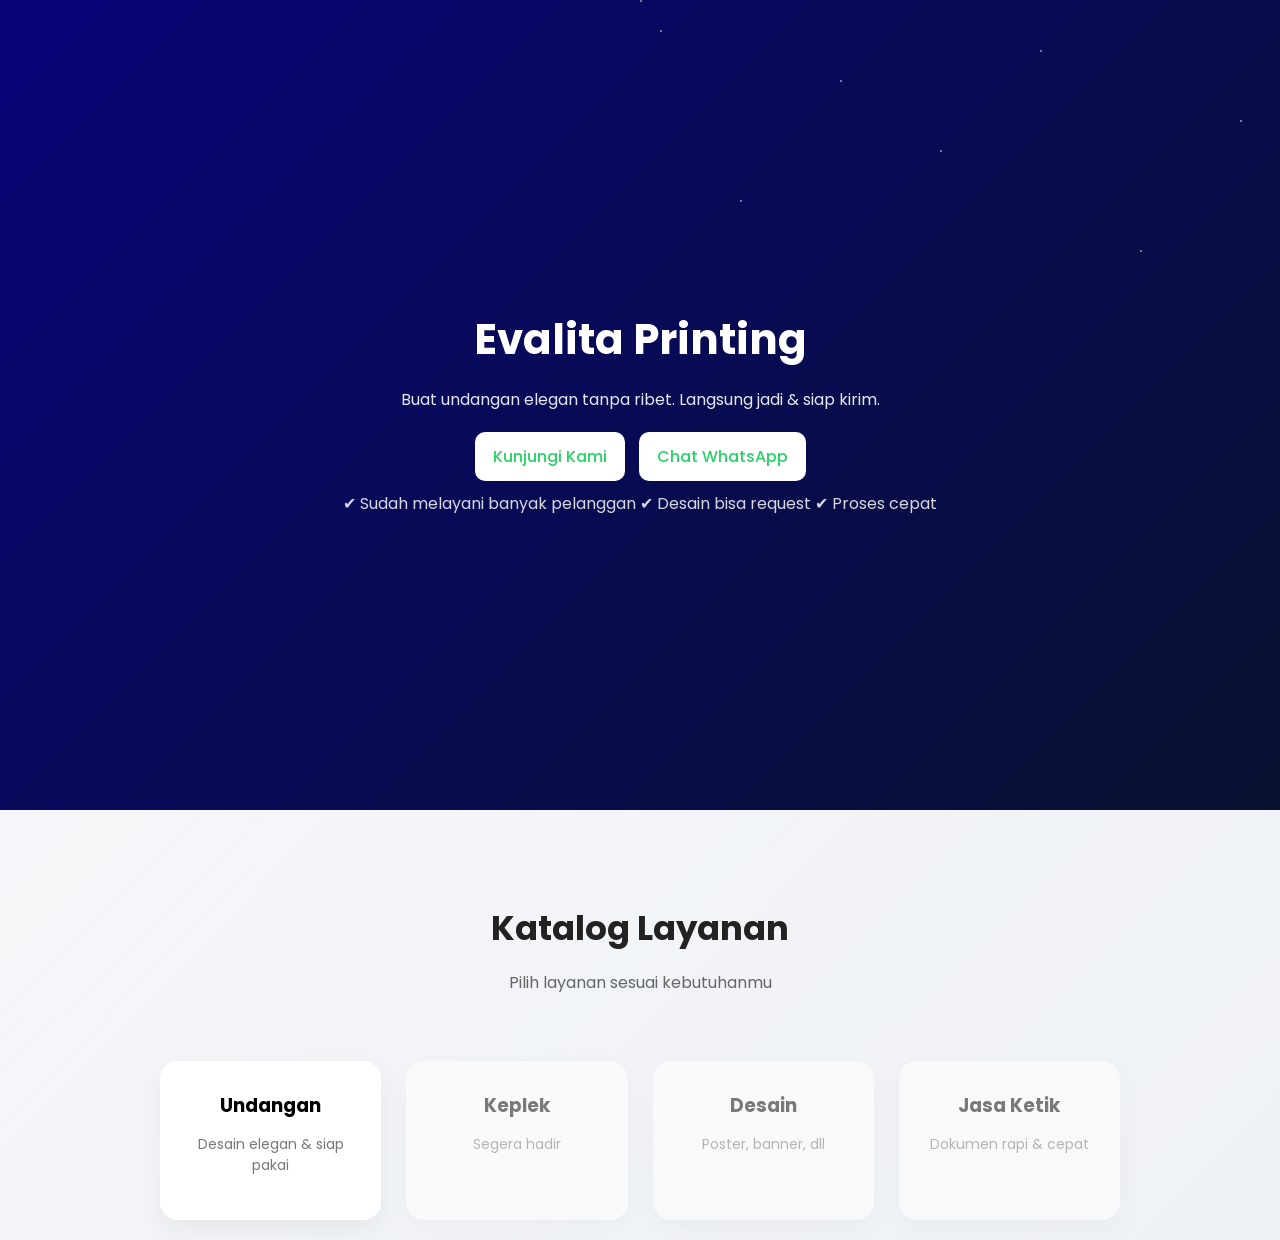
==== index.html @ 2ffaf445 "Add files via upload" ====
<!DOCTYPE html>
<html lang="id">
<head>
  <meta charset="UTF-8">
  <meta name="viewport" content="width=device-width, initial-scale=1.0">
  <title>Katalog Layanan</title>

  <link rel="stylesheet" href="style.css">

  <!-- FONT -->
  <link href="https://fonts.googleapis.com/css2?family=Poppins:wght@300;400;600&display=swap" rel="stylesheet">
</head>

<section class="hero">
  <div class="stars"></div>
  <div class="hero-content">
    <h1>Evalita Printing</h1>
    <p>Buat undangan elegan tanpa ribet. Langsung jadi & siap kirim.</p>

    <a href="#kategori" class="btn-hero">Kunjungi Kami</a>
    <a href="https://wa.me/6285769524983?text=Halo kak, saya mau tanya tentang layanan Evalita Printing"
    class="btn-wa"
    target="_blank">
    Chat WhatsApp </a>
    <p class="trust">
  ✔ Sudah melayani banyak pelanggan  
  ✔ Desain bisa request  
  ✔ Proses cepat
    </p>
  </div>
</section>

<body>

<header>
  <h1>Katalog Layanan</h1>
  <p>Pilih layanan sesuai kebutuhanmu</p>
</header>

<div class="container" id="kategori">

  <!-- KATEGORI -->
  <div class="kategori-grid">

    <a href="katalog_und/index.html" class="kategori-card">
      <h3>Undangan</h3>
      <p>Desain elegan & siap pakai</p>
    </a>

    <div class="kategori-card disabled">
      <h3>Keplek</h3>
      <p>Segera hadir</p>
    </div>

    <div class="kategori-card disabled">
      <h3>Desain</h3>
      <p>Poster, banner, dll</p>
    </div>

    <div class="kategori-card disabled">
      <h3>Jasa Ketik</h3>
      <p>Dokumen rapi & cepat</p>
    </div>

  </div>

</div>

</body>
</html>
---- style.css ----
* {
  box-sizing: border-box;
}

.hero {
  min-height: 90vh;
  display: flex;
  justify-content: center;
  align-items: center;
  text-align: center;
  background: linear-gradient(135deg, #090479, #06112e);
  overflow: hidden;
  color: white;
  padding: 20px;
  position: relative;
  isolation: isolate;
}

.hero-content {
  position: relative;
  z-index: 2;
}

.hero-content h1 {
  font-size: 42px;
  margin-bottom: 10px;
}

.hero-content p {
  font-size: 16px;
  margin-bottom: 20px;
  opacity: 0.9;
}

.btn-wa {
  display: inline-block;
  margin-left: 10px;
  padding: 12px 18px;
  background: #ffffff;
  color: #25D366;
  border-radius: 10px;
  text-decoration: none;
  font-weight: 500;
  transition: 0.3s;
}

.btn-wa:hover {
  transform: translateY(-3px);
}

.hero h1 {
  font-size: 42px;
  margin-bottom: 10px;
}

.hero p {
  font-size: 16px;
  opacity: 0.9;
}

.stars {
  position: absolute;
  width: 100%;
  height: 100%;
  background: transparent;
  overflow: hidden;
  top: 0;
  left: 0;
  z-index: 0;
}

/* titik bintang */
.stars::before,
.stars::after {
  content: "";
  position: absolute;
  width: 2px;
  height: 2px;
  background: white;
  opacity: 0.3;
  box-shadow:
    20px 30px white,
    100px 200px white,
    200px 80px white,
    300px 150px white,
    400px 50px white,
    500px 250px white,
    600px 120px white,
    700px 180px white;
}

.stars::before {
  animation: moveStars 20s linear infinite;
}

.stars::after {
  animation: moveStars 40s linear infinite;
  opacity: 0.2;
}

@keyframes moveStars {
  from {
    transform: translateY(0);
  }
  to {
    transform: translateY(-1000px);
  }
}


.btn-hero {
  display: inline-block;
  padding: 12px 18px;
  background: white;
  color: #25D366;
  border-radius: 10px;
  text-decoration: none;
  font-weight: 500;
  transition: 0.3s;
}

.btn-hero:hover {
  transform: translateY(-3px);
}

.trust {
  text-align: center;
  font-size: 14px;
  color: #eee;
  margin-top: 10px;
}


body {
  margin: 0;
  font-family: 'Poppins', sans-serif;
  background: linear-gradient(135deg, #f8f9fb, #eef1f5);
  color: #222;
}

/* BACKGROUND GLOW */
body::before {
  content: "";
  position: fixed;
  width: 400px;
  height: 400px;
  background: radial-gradient(circle, rgba(37,211,102,0.15), transparent 70%);
  top: -100px;
  left: -100px;
  z-index: -1;
}

/* HEADER */
header {
  text-align: center;
  padding: 70px 20px 30px;
}

header h1 {
  font-size: 34px;
  margin-bottom: 10px;
}

header p {
  color: #666;
}

/* CONTAINER */
.container {
  max-width: 1000px;
  margin: auto;
  padding: 20px;
}

/* GRID */
.kategori-grid {
  display: grid;
  grid-template-columns: repeat(auto-fit, minmax(220px,1fr));
  gap: 25px;
}

/* CARD */
.kategori-card {
  background: white;
  padding: 30px;
  border-radius: 18px;
  text-align: center;
  text-decoration: none;
  color: black;
  box-shadow: 0 10px 30px rgba(0,0,0,0.06);
  transition: all 0.3s ease;
}

.kategori-card:hover {
  transform: translateY(-10px);
  box-shadow: 0 15px 40px rgba(0,0,0,0.1);
}

.kategori-card h3 {
  margin: 0 0 8px;
}

.kategori-card p {
  font-size: 14px;
  color: #777;
}

/* DISABLED */
.disabled {
  opacity: 0.5;
  pointer-events: none;
}
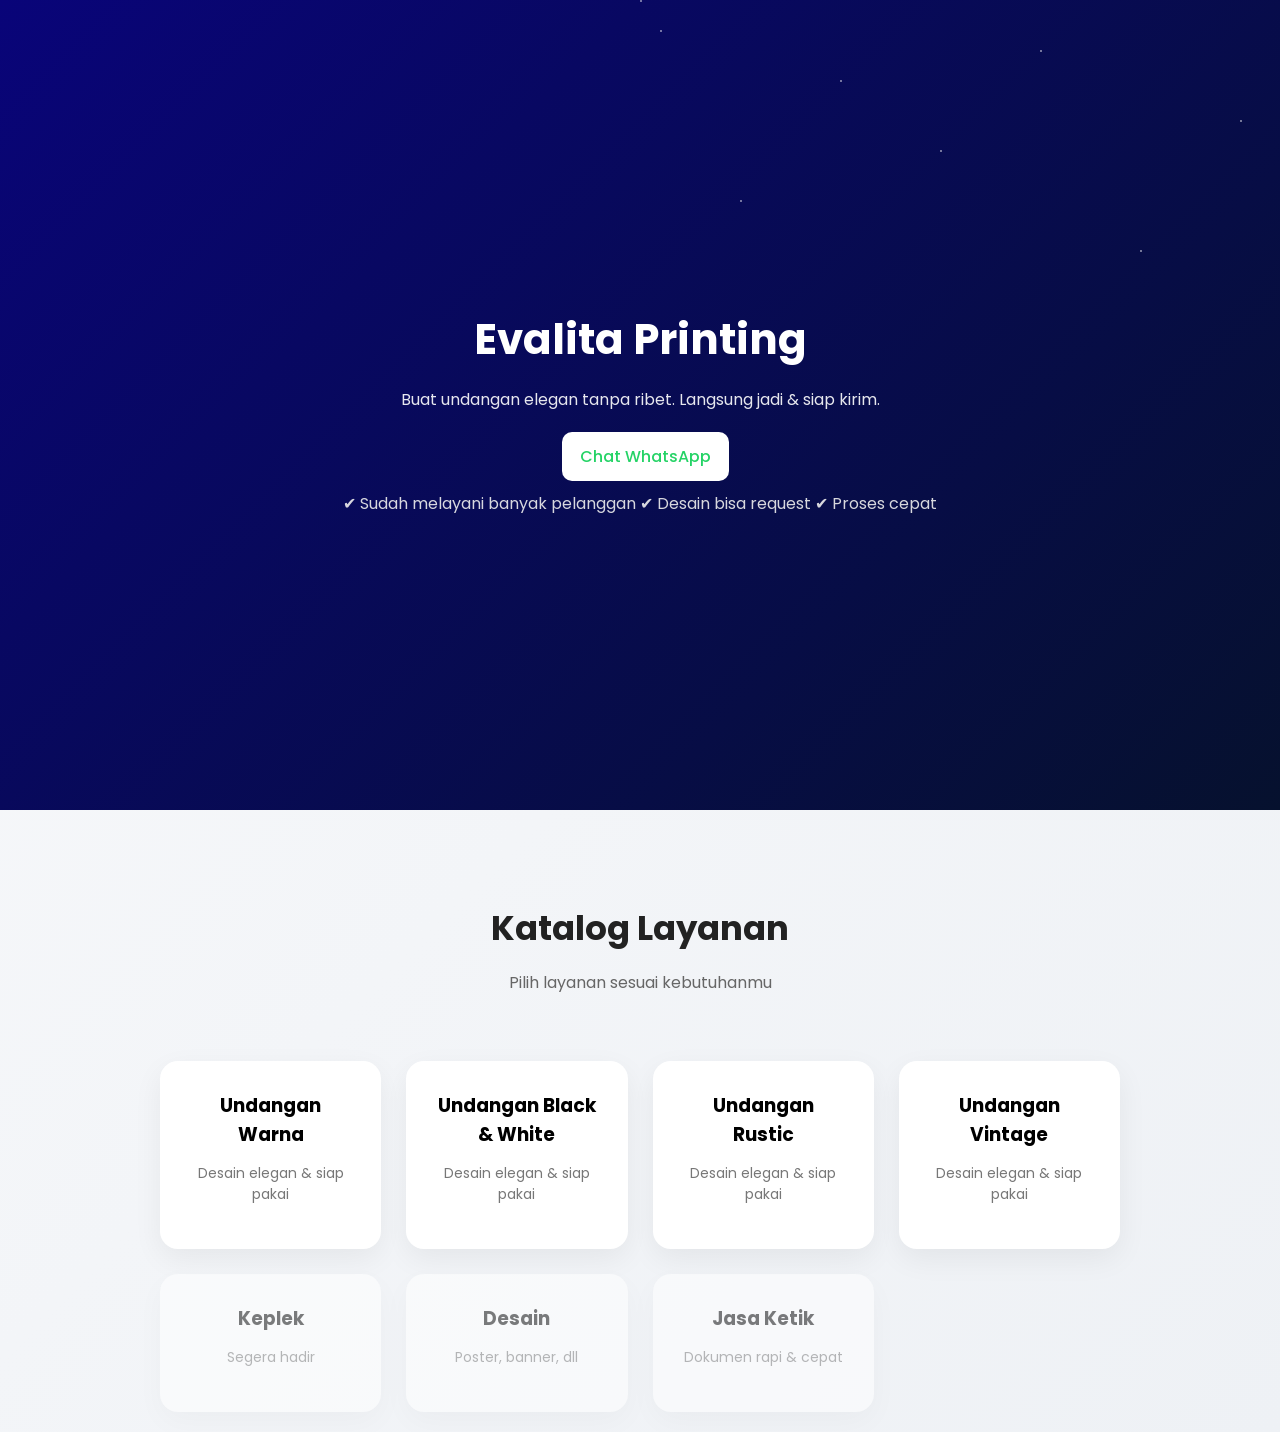
==== commit 4987a7cd: "Add files via upload" ====
--- a/index.html
+++ b/index.html
@@ -17,7 +17,7 @@
     <h1>Evalita Printing</h1>
     <p>Buat undangan elegan tanpa ribet. Langsung jadi & siap kirim.</p>
 
-    <a href="#kategori" class="btn-hero">Kunjungi Kami</a>
+    <!-- <a href="#kategori" class="btn-hero">Kunjungi Kami</a> -->
     <a href="https://wa.me/6285769524983?text=Halo kak, saya mau tanya tentang layanan Evalita Printing"
     class="btn-wa"
     target="_blank">
@@ -42,8 +42,23 @@
   <!-- KATEGORI -->
   <div class="kategori-grid">
 
-    <a href="katalog_und/index.html" class="kategori-card">
-      <h3>Undangan</h3>
+    <a href="katalog_und_warna/index.html" class="kategori-card">
+      <h3>Undangan Warna</h3>
+      <p>Desain elegan & siap pakai</p>
+    </a>
+
+    <a href="katalog_und_bw/index.html" class="kategori-card">
+      <h3>Undangan Black & White</h3>
+      <p>Desain elegan & siap pakai</p>
+    </a>
+
+    <a href="katalog_und_rustik/" class="kategori-card">
+      <h3>Undangan Rustic</h3>
+      <p>Desain elegan & siap pakai</p>
+    </a>
+
+    <a href="katalog_und_vintage/" class="kategori-card">
+      <h3>Undangan Vintage</h3>
       <p>Desain elegan & siap pakai</p>
     </a>
 
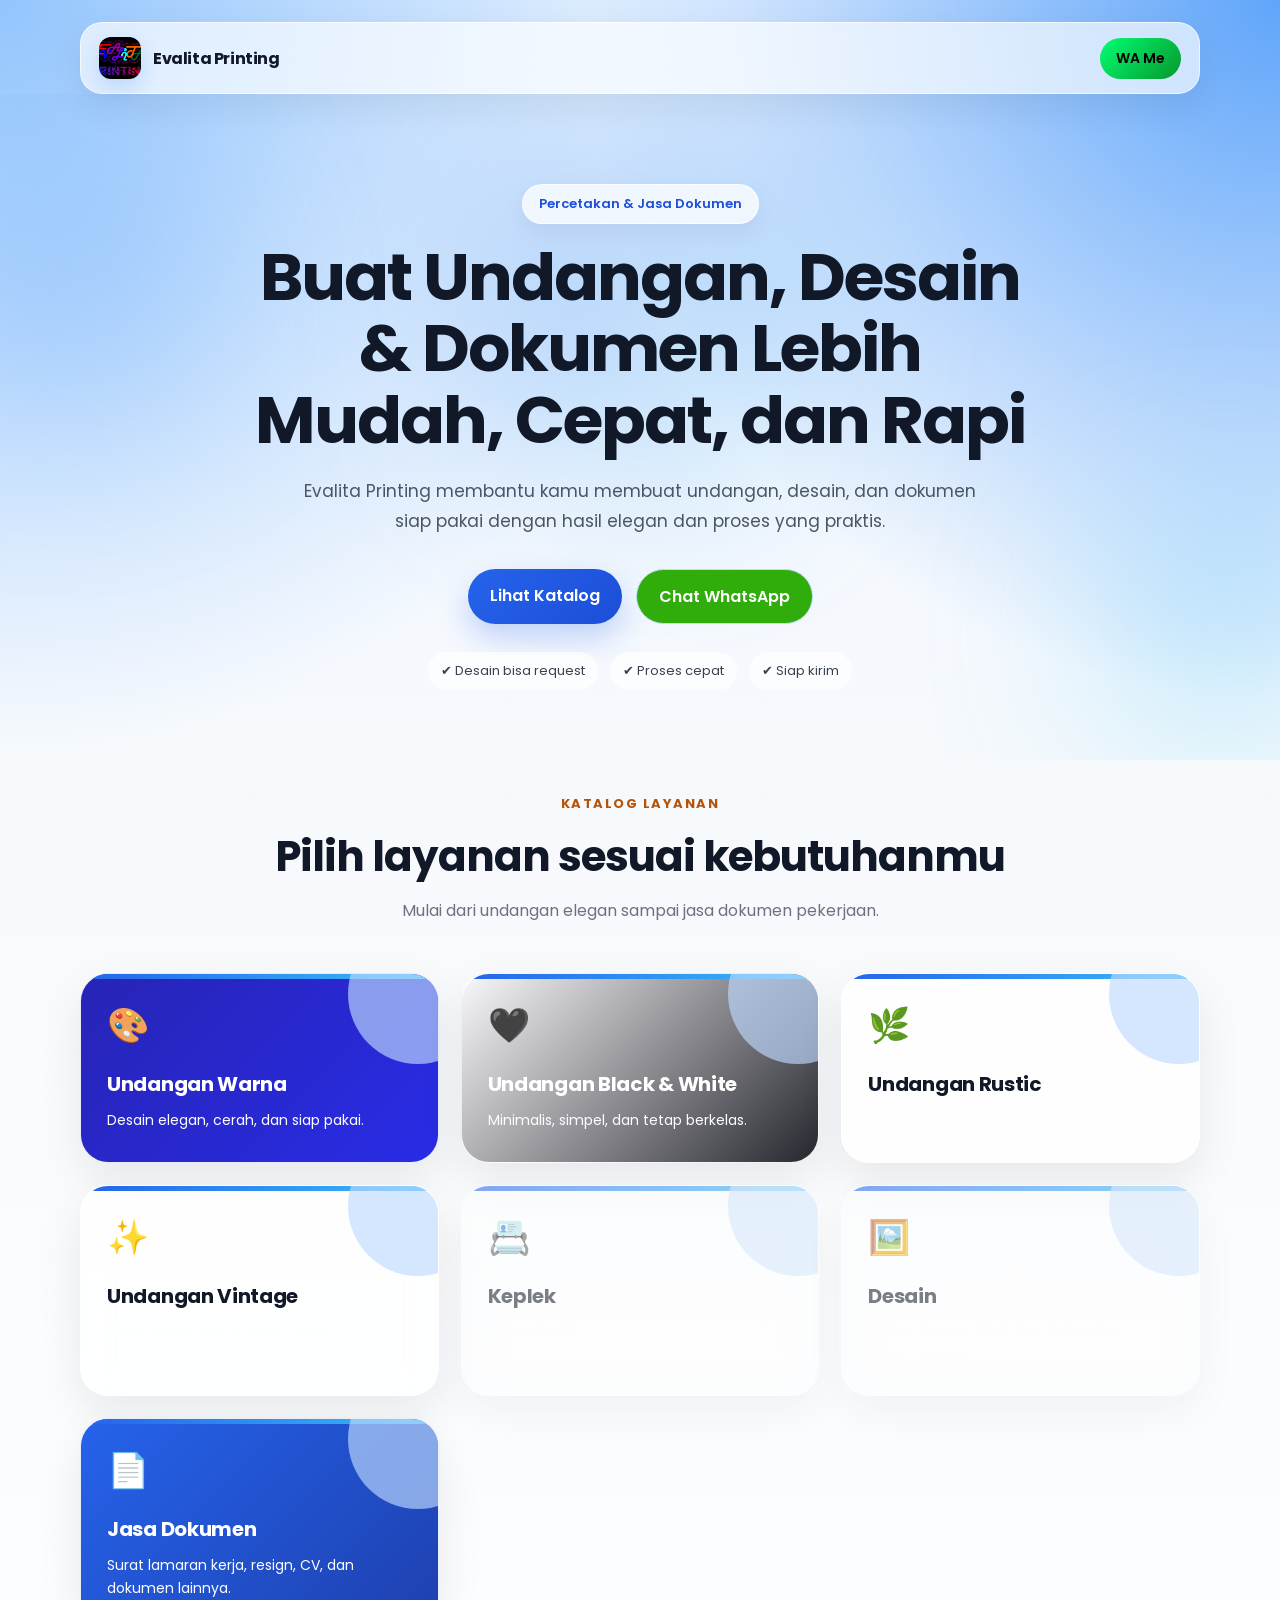
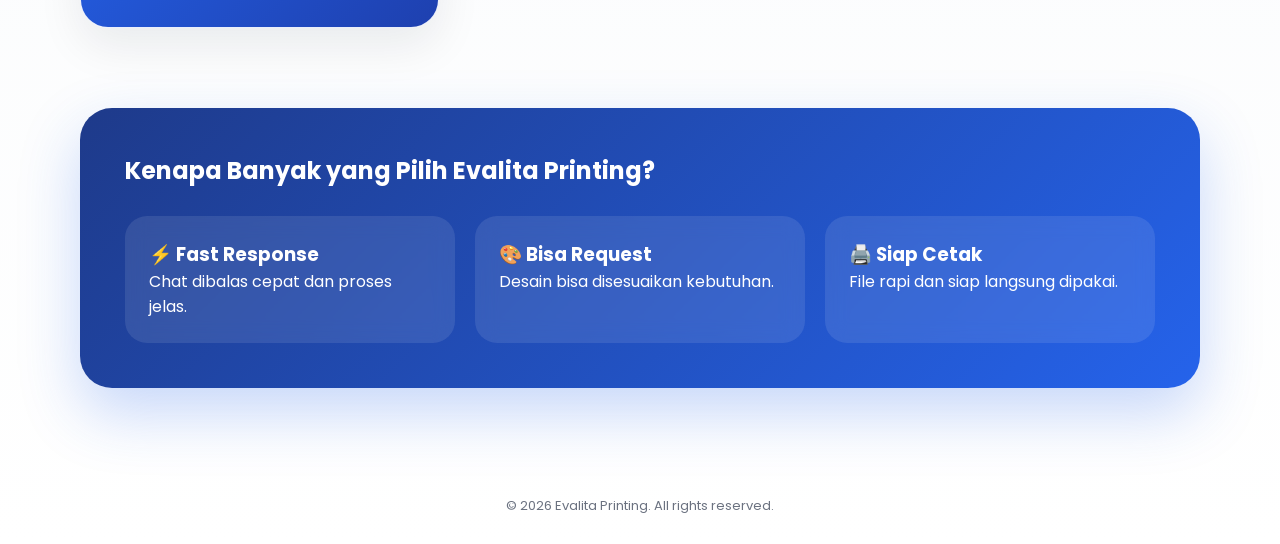
==== commit 177b34e0: "Update v.2" ====
--- a/index.html
+++ b/index.html
@@ -1,85 +1,137 @@
 <!DOCTYPE html>
 <html lang="id">
 <head>
-  <meta charset="UTF-8">
-  <meta name="viewport" content="width=device-width, initial-scale=1.0">
-  <title>Katalog Layanan</title>
+  <meta charset="UTF-8" />
+  <meta name="viewport" content="width=device-width, initial-scale=1.0" />
+  <title>Evalita Printing | Katalog Layanan</title>
 
-  <link rel="stylesheet" href="style.css">
-
-  <!-- FONT -->
-  <link href="https://fonts.googleapis.com/css2?family=Poppins:wght@300;400;600&display=swap" rel="stylesheet">
+  <link rel="stylesheet" href="style.css" />
+  <link rel="icon" type="image/png" href="evalita-logo.png">
+  <link href="https://fonts.googleapis.com/css2?family=Poppins:wght@300;400;500;600;700&display=swap" rel="stylesheet" />
 </head>
-
-<section class="hero">
-  <div class="stars"></div>
-  <div class="hero-content">
-    <h1>Evalita Printing</h1>
-    <p>Buat undangan elegan tanpa ribet. Langsung jadi & siap kirim.</p>
-
-    <!-- <a href="#kategori" class="btn-hero">Kunjungi Kami</a> -->
-    <a href="https://wa.me/6285769524983?text=Halo kak, saya mau tanya tentang layanan Evalita Printing"
-    class="btn-wa"
-    target="_blank">
-    Chat WhatsApp </a>
-    <p class="trust">
-  ✔ Sudah melayani banyak pelanggan  
-  ✔ Desain bisa request  
-  ✔ Proses cepat
-    </p>
-  </div>
-</section>
 
 <body>
 
-<header>
-  <h1>Katalog Layanan</h1>
-  <p>Pilih layanan sesuai kebutuhanmu</p>
-</header>
+  <nav class="navbar">
+    <div class="brand">
+      <img src="/assets/evalita-logo.png" alt="Evalita Printing Logo">
+      <span>Evalita Printing</span>
+    </div>
+    <a href="https://wa.me/6285769524983?text=Halo kak, saya mau tanya tentang layanan Evalita Printing" target="_blank" class="nav-btn">
+      WA Me
+    </a>
+  </nav>
 
-<div class="container" id="kategori">
+  <section class="hero">
+    <div class="hero-blur"></div>
 
-  <!-- KATEGORI -->
-  <div class="kategori-grid">
+    <div class="hero-content">
+      <span class="badge">Percetakan & Jasa Dokumen</span>
 
-    <a href="katalog_und_warna/index.html" class="kategori-card">
-      <h3>Undangan Warna</h3>
-      <p>Desain elegan & siap pakai</p>
-    </a>
+      <h1>Buat Undangan, Desain & Dokumen Lebih Mudah, Cepat, dan Rapi</h1>
 
-    <a href="katalog_und_bw/index.html" class="kategori-card">
-      <h3>Undangan Black & White</h3>
-      <p>Desain elegan & siap pakai</p>
-    </a>
+      <p>
+        Evalita Printing membantu kamu membuat undangan, desain, dan dokumen siap pakai
+        dengan hasil elegan dan proses yang praktis.
+      </p>
 
-    <a href="katalog_und_rustik/" class="kategori-card">
-      <h3>Undangan Rustic</h3>
-      <p>Desain elegan & siap pakai</p>
-    </a>
+      <div class="hero-actions">
+        <a href="#kategori" class="btn-primary">Lihat Katalog</a>
+        <a href="https://wa.me/6285769524983?text=Halo kak, saya mau tanya tentang layanan Evalita Printing" target="_blank" class="btn-secondary">
+          Chat WhatsApp
+        </a>
+      </div>
 
-    <a href="katalog_und_vintage/" class="kategori-card">
-      <h3>Undangan Vintage</h3>
-      <p>Desain elegan & siap pakai</p>
-    </a>
+      <div class="trust">
+        <span>✔ Desain bisa request</span>
+        <span>✔ Proses cepat</span>
+        <span>✔ Siap kirim</span>
+      </div>
+    </div>
+  </section>
 
-    <div class="kategori-card disabled">
-      <h3>Keplek</h3>
-      <p>Segera hadir</p>
+  <section class="section-header">
+    <span>Katalog Layanan</span>
+    <h2>Pilih layanan sesuai kebutuhanmu</h2>
+    <p>Mulai dari undangan elegan sampai jasa dokumen pekerjaan.</p>
+  </section>
+
+  <main class="container" id="kategori">
+    <div class="kategori-grid">
+
+      <a href="katalog_und_warna/index.html" class="kategori-card highlight01">
+        <div class="icon">🎨</div>
+        <h3>Undangan Warna</h3>
+        <p>Desain elegan, cerah, dan siap pakai.</p>
+      </a>
+
+      <a href="katalog_und_bw/index.html" class="kategori-card highlight02">
+        <div class="icon">🖤</div>
+        <h3>Undangan Black & White</h3>
+        <p class="bw-text">Minimalis, simpel, dan tetap berkelas.</p>
+      </a>
+
+      <a href="katalog_und_rustik/" class="kategori-card">
+        <div class="icon">🌿</div>
+        <h3>Undangan Rustic</h3>
+        <p>Nuansa natural, hangat, dan estetik.</p>
+      </a>
+
+      <a href="katalog_und_vintage/" class="kategori-card">
+        <div class="icon">✨</div>
+        <h3>Undangan Vintage</h3>
+        <p>Klasik, manis, dan terlihat elegan.</p>
+      </a>
+
+      <div class="kategori-card disabled">
+        <div class="icon">📇</div>
+        <h3>Keplek</h3>
+        <p>Segera hadir.</p>
+      </div>
+
+      <div class="kategori-card disabled">
+        <div class="icon">🖼️</div>
+        <h3>Desain</h3>
+        <p>Poster, banner, label, dan kebutuhan desain lainnya.</p>
+      </div>
+
+      <a href="katalog_dokumen/index.html" class="kategori-card highlight07">
+        <div class="icon">📄</div>
+        <h3>Jasa Dokumen</h3>
+        <p>Surat lamaran kerja, resign, CV, dan dokumen lainnya.</p>
+      </a>
+
     </div>
+  </main>
 
-    <div class="kategori-card disabled">
-      <h3>Desain</h3>
-      <p>Poster, banner, dll</p>
+  <section class="why">
+    <div class="why-box">
+      <h2>Kenapa Banyak yang Pilih Evalita Printing?</h2>
+
+      <div class="why-grid">
+
+        <div class="why-item">
+          <h3>⚡ Fast Response</h3>
+          <p>Chat dibalas cepat dan proses jelas.</p>
+        </div>
+
+        <div class="why-item">
+          <h3>🎨 Bisa Request</h3>
+          <p>Desain bisa disesuaikan kebutuhan.</p>
+        </div>
+
+        <div class="why-item">
+          <h3>🖨️ Siap Cetak</h3>
+          <p>File rapi dan siap langsung dipakai.</p>
+        </div>
+
+      </div>
     </div>
+  </section>
 
-    <div class="kategori-card disabled">
-      <h3>Jasa Ketik</h3>
-      <p>Dokumen rapi & cepat</p>
-    </div>
-
-  </div>
-
-</div>
+  <footer>
+    <p>© 2026 Evalita Printing. All rights reserved.</p>
+  </footer>
 
 </body>
 </html>
--- a/style.css
+++ b/style.css
@@ -1,212 +1,415 @@
 * {
+  margin: 0;
+  padding: 0;
   box-sizing: border-box;
 }
 
+html {
+  scroll-behavior: smooth;
+}
+
+body {
+  font-family: 'Poppins', sans-serif;
+  color: #1f2937;
+  background:
+    radial-gradient(circle at top left, #93c5fd 0, transparent 30%),
+    radial-gradient(circle at top right, #60a5fa 0, transparent 28%),
+    linear-gradient(180deg, #eff6ff 0%, #f8fafc 45%, #ffffff 100%);
+  min-height: 100vh;
+}
+
+.navbar {
+  width: min(1120px, 92%);
+  margin: 22px auto 0;
+  padding: 14px 18px;
+  display: flex;
+  justify-content: space-between;
+  align-items: center;
+  border: 1px solid rgba(255,255,255,.65);
+  background: rgba(255,255,255,.65);
+  backdrop-filter: blur(18px);
+  border-radius: 22px;
+  box-shadow: 0 12px 35px rgba(15,23,42,.08);
+  position: sticky;
+  top: 16px;
+  z-index: 10;
+  backdrop-filter: blur(22px);
+}
+
+.brand {
+  display: flex;
+  align-items: center;
+  gap: 12px;
+
+  font-weight: 700;
+  letter-spacing: -.4px;
+  color: #111827;
+}
+
+.brand img {
+  width: 42px;
+  height: 42px;
+  object-fit: cover;
+  border-radius: 12px;
+  box-shadow: 0 8px 20px rgba(37,99,235,.18);
+}
+
+.nav-btn {
+  text-decoration: none;
+  color: #050000;
+  background: linear-gradient(135deg, #02ff74, #07962b);
+  padding: 10px 16px;
+  border-radius: 999px;
+  font-size: 14px;
+  font-weight: 600;
+}
+
+.nav-btn:hover {
+  opacity: .92;
+  transform: scale(1.03);
+}
+
 .hero {
-  min-height: 90vh;
+  position: relative;
+  padding: 90px 20px 70px;
+  text-align: center;
+  overflow: hidden;
+}
+
+.hero::before,
+.hero::after {
+  content: "";
+  position: absolute;
+  border-radius: 50%;
+  filter: blur(90px);
+  opacity: .25;
+}
+
+.hero::before {
+  width: 300px;
+  height: 300px;
+  background: #60a5fa;
+  left: -80px;
+  top: 40px;
+}
+
+.hero::after {
+  width: 260px;
+  height: 260px;
+  background: #38bdf8;
+  right: -70px;
+  bottom: 0;
+}
+
+.hero-blur {
+  position: absolute;
+  width: 360px;
+  height: 360px;
+  background: linear-gradient(135deg, #2563eb, #38bdf8);
+  filter: blur(90px);
+  opacity: .25;
+  border-radius: 50%;
+  left: 50%;
+  top: 40px;
+  transform: translateX(-50%);
+}
+
+.hero-content {
+  position: relative;
+  max-width: 820px;
+  margin: auto;
+}
+
+.badge {
+  display: inline-block;
+  margin-bottom: 18px;
+  padding: 9px 16px;
+  background: rgba(255,255,255,.75);
+  border: 1px solid rgba(255,255,255,.8);
+  border-radius: 999px;
+  color: #1d4ed8;
+  font-size: 13px;
+  font-weight: 600;
+  box-shadow: 0 8px 25px rgba(15,23,42,.06);
+}
+
+.hero h1 {
+  font-size: clamp(36px, 6vw, 66px);
+  line-height: 1.08;
+  letter-spacing: -2px;
+  color: #111827;
+  margin-bottom: 20px;
+}
+
+.hero p {
+  max-width: 680px;
+  margin: auto;
+  font-size: 17px;
+  line-height: 1.8;
+  color: #4b5563;
+}
+
+.hero-actions {
+  margin-top: 32px;
+  display: flex;
+  gap: 14px;
+  justify-content: center;
+  flex-wrap: wrap;
+}
+
+.btn-primary,
+.btn-secondary {
+  text-decoration: none;
+  padding: 14px 22px;
+  border-radius: 999px;
+  font-weight: 600;
+  transition: .25s ease;
+}
+
+.btn-primary {
+  color: #fff;
+  background: linear-gradient(135deg, #2563eb, #1d4ed8);
+  box-shadow: 0 14px 30px rgba(37,99,235,.25);
+}
+
+.btn-secondary {
+  color: #fdfdfd;
+  background: #30ad0a;
+  border: 1px solid #bfdbfe;
+}
+
+.btn-primary:hover,
+.btn-secondary:hover,
+.kategori-card:hover {
+  transform: translateY(-4px);
+  box-shadow:
+    0 25px 55px rgba(37,99,235,.16),
+    0 10px 25px rgba(15,23,42,.08);
+}
+
+.trust {
+  margin-top: 28px;
   display: flex;
   justify-content: center;
-  align-items: center;
+  gap: 12px;
+  flex-wrap: wrap;
+}
+
+.trust span {
+  font-size: 13px;
+  color: #374151;
+  background: rgba(255,255,255,.72);
+  padding: 9px 13px;
+  border-radius: 999px;
+}
+
+.section-header {
   text-align: center;
-  background: linear-gradient(135deg, #090479, #06112e);
+  padding: 30px 20px 20px;
+}
+
+.section-header span {
+  color: #b45309;
+  font-size: 13px;
+  font-weight: 700;
+  text-transform: uppercase;
+  letter-spacing: 1.5px;
+}
+
+.section-header h2 {
+  margin-top: 10px;
+  font-size: clamp(28px, 4vw, 42px);
+  letter-spacing: -1px;
+  color: #111827;
+}
+
+.section-header p {
+  margin-top: 10px;
+  color: #6b7280;
+}
+
+.container {
+  width: min(1120px, 92%);
+  margin: 30px auto 80px;
+}
+
+.kategori-grid {
+  display: grid;
+  grid-template-columns: repeat(3, 1fr);
+  gap: 22px;
+}
+
+.kategori-card {
+  min-height: 190px;
+  padding: 26px;
+  border-radius: 28px;
+  text-decoration: none;
+  color: #111827;
+  background: rgba(255,255,255,.78);
+  border: 1px solid rgba(255,255,255,.9);
+  box-shadow: 0 18px 45px rgba(15,23,42,.08);
+  transition: .25s ease;
+  position: relative;
   overflow: hidden;
-  color: white;
-  padding: 20px;
-  position: relative;
-  isolation: isolate;
-}
-
-.hero-content {
-  position: relative;
-  z-index: 2;
-}
-
-.hero-content h1 {
-  font-size: 42px;
-  margin-bottom: 10px;
-}
-
-.hero-content p {
-  font-size: 16px;
-  margin-bottom: 20px;
-  opacity: 0.9;
-}
-
-.btn-wa {
-  display: inline-block;
-  margin-left: 10px;
-  padding: 12px 18px;
-  background: #ffffff;
-  color: #25D366;
-  border-radius: 10px;
-  text-decoration: none;
-  font-weight: 500;
-  transition: 0.3s;
-}
-
-.btn-wa:hover {
-  transform: translateY(-3px);
-}
-
-.hero h1 {
-  font-size: 42px;
-  margin-bottom: 10px;
-}
-
-.hero p {
-  font-size: 16px;
-  opacity: 0.9;
-}
-
-.stars {
-  position: absolute;
-  width: 100%;
-  height: 100%;
-  background: transparent;
-  overflow: hidden;
-  top: 0;
-  left: 0;
-  z-index: 0;
-}
-
-/* titik bintang */
-.stars::before,
-.stars::after {
+  backdrop-filter: blur(14px);
+}
+
+.kategori-card::before {
   content: "";
   position: absolute;
-  width: 2px;
-  height: 2px;
-  background: white;
-  opacity: 0.3;
-  box-shadow:
-    20px 30px white,
-    100px 200px white,
-    200px 80px white,
-    300px 150px white,
-    400px 50px white,
-    500px 250px white,
-    600px 120px white,
-    700px 180px white;
-}
-
-.stars::before {
-  animation: moveStars 20s linear infinite;
-}
-
-.stars::after {
-  animation: moveStars 40s linear infinite;
-  opacity: 0.2;
-}
-
-@keyframes moveStars {
+  left: 0;
+  top: 0;
+  width: 100%;
+  height: 5px;
+  background: linear-gradient(90deg,#2563eb,#38bdf8);
+}
+
+.kategori-card::after {
+  content: "";
+  position: absolute;
+  width: 140px;
+  height: 140px;
+  right: -50px;
+  top: -50px;
+  background: #bfdbfe;
+  border-radius: 50%;
+  opacity: .65;
+}
+
+.icon {
+  font-size: 34px;
+  margin-bottom: 18px;
+}
+
+.kategori-card h3 {
+  font-size: 20px;
+  margin-bottom: 10px;
+  letter-spacing: -.3px;
+}
+
+.kategori-card p {
+  color: #fdfeff;
+  line-height: 1.7;
+  font-size: 14px;
+}
+
+.bw-text {
+  color: #23f1e0;
+}
+
+.kategori-card.highlight01 {
+  background: linear-gradient(135deg, #2724b6, #292ce6);
+  color: #fff;
+}
+
+.kategori-card.highlight02 {
+  background: linear-gradient(135deg, #f9f9fc, #26262e);
+  color: #fff;
+}
+
+.kategori-card.highlight07 {
+  background: linear-gradient(135deg, #2563eb, #1e40af);
+  color: #fff;
+}
+
+.kategori-card.highlight::before {
+  background: linear-gradient(90deg,#f59e0b,#f97316);
+}
+
+.kategori-card.highlight p {
+  color: #20e46b;  
+}
+
+.disabled {
+  opacity: .55;
+  cursor: not-allowed;
+}
+
+footer {
+  text-align: center;
+  padding: 28px 20px;
+  color: #6b7280;
+  font-size: 13px;
+}
+
+@media (max-width: 900px) {
+  .kategori-grid {
+    grid-template-columns: repeat(2, 1fr);
+  }
+}
+
+@media (max-width: 620px) {
+  .navbar {
+    width: 92%;
+  }
+
+  .hero {
+    padding-top: 70px;
+  }
+
+  .hero h1 {
+    letter-spacing: -1px;
+  }
+
+  .kategori-grid {
+    grid-template-columns: 1fr;
+  }
+
+  .kategori-card {
+    min-height: auto;
+  }
+}
+
+.why {
+  width: min(1120px,92%);
+  margin: 0 auto 80px;
+}
+
+.why-box {
+  padding: 45px;
+  border-radius: 32px;
+  background:
+    linear-gradient(135deg,#1e3a8a,#2563eb);
+  color: white;
+  box-shadow: 0 25px 60px rgba(37,99,235,.25);
+}
+
+.why-grid {
+  display: grid;
+  grid-template-columns: repeat(3,1fr);
+  gap: 20px;
+  margin-top: 28px;
+}
+
+.why-item {
+  background: rgba(255,255,255,.1);
+  padding: 24px;
+  border-radius: 22px;
+  backdrop-filter: blur(10px);
+}
+
+@media (max-width: 768px) {
+  .why-grid {
+    grid-template-columns: 1fr;
+  }
+
+  .why-box {
+    padding: 30px 22px;
+  }
+}
+
+.kategori-card {
+  animation: fadeUp .6s ease;
+}
+
+@keyframes fadeUp {
   from {
+    opacity: 0;
+    transform: translateY(25px);
+  }
+
+  to {
+    opacity: 1;
     transform: translateY(0);
   }
-  to {
-    transform: translateY(-1000px);
-  }
-}
-
-
-.btn-hero {
-  display: inline-block;
-  padding: 12px 18px;
-  background: white;
-  color: #25D366;
-  border-radius: 10px;
-  text-decoration: none;
-  font-weight: 500;
-  transition: 0.3s;
-}
-
-.btn-hero:hover {
-  transform: translateY(-3px);
-}
-
-.trust {
-  text-align: center;
-  font-size: 14px;
-  color: #eee;
-  margin-top: 10px;
-}
-
-
-body {
-  margin: 0;
-  font-family: 'Poppins', sans-serif;
-  background: linear-gradient(135deg, #f8f9fb, #eef1f5);
-  color: #222;
-}
-
-/* BACKGROUND GLOW */
-body::before {
-  content: "";
-  position: fixed;
-  width: 400px;
-  height: 400px;
-  background: radial-gradient(circle, rgba(37,211,102,0.15), transparent 70%);
-  top: -100px;
-  left: -100px;
-  z-index: -1;
-}
-
-/* HEADER */
-header {
-  text-align: center;
-  padding: 70px 20px 30px;
-}
-
-header h1 {
-  font-size: 34px;
-  margin-bottom: 10px;
-}
-
-header p {
-  color: #666;
-}
-
-/* CONTAINER */
-.container {
-  max-width: 1000px;
-  margin: auto;
-  padding: 20px;
-}
-
-/* GRID */
-.kategori-grid {
-  display: grid;
-  grid-template-columns: repeat(auto-fit, minmax(220px,1fr));
-  gap: 25px;
-}
-
-/* CARD */
-.kategori-card {
-  background: white;
-  padding: 30px;
-  border-radius: 18px;
-  text-align: center;
-  text-decoration: none;
-  color: black;
-  box-shadow: 0 10px 30px rgba(0,0,0,0.06);
-  transition: all 0.3s ease;
-}
-
-.kategori-card:hover {
-  transform: translateY(-10px);
-  box-shadow: 0 15px 40px rgba(0,0,0,0.1);
-}
-
-.kategori-card h3 {
-  margin: 0 0 8px;
-}
-
-.kategori-card p {
-  font-size: 14px;
-  color: #777;
-}
-
-/* DISABLED */
-.disabled {
-  opacity: 0.5;
-  pointer-events: none;
 }
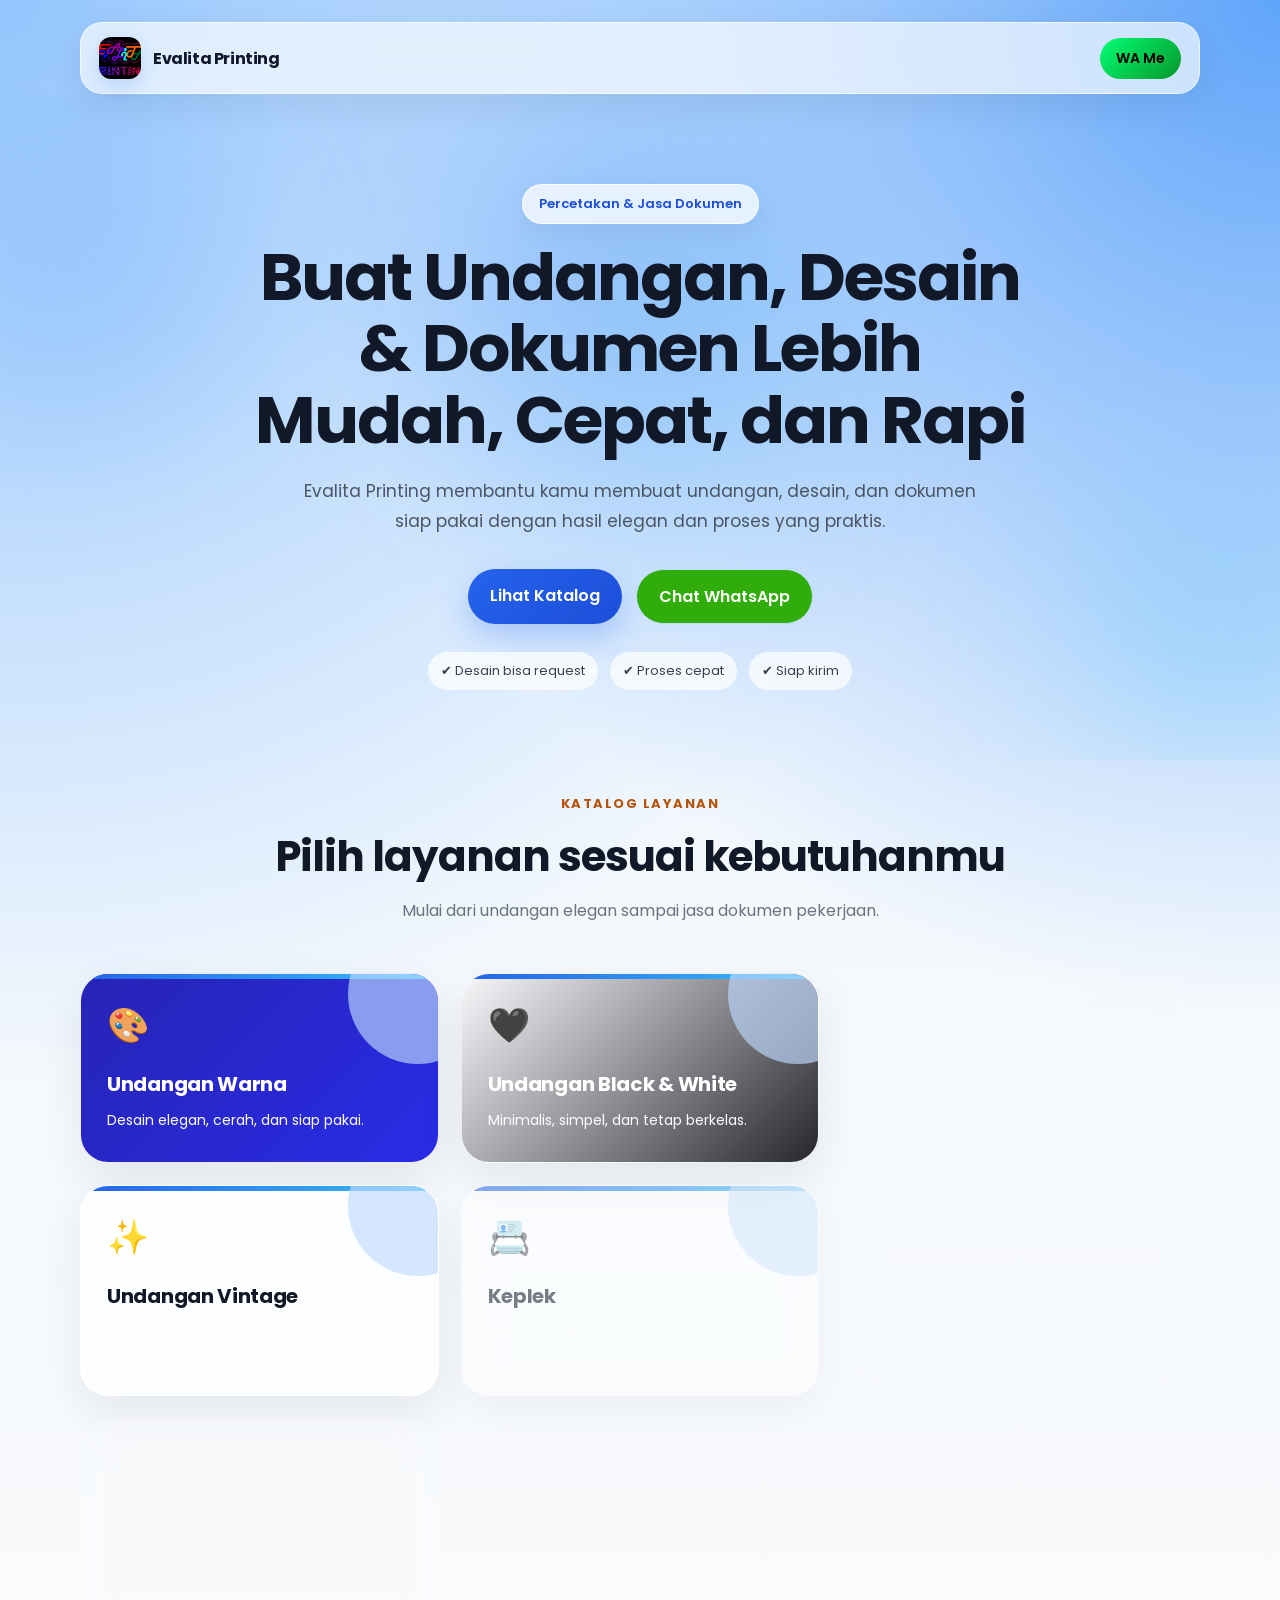
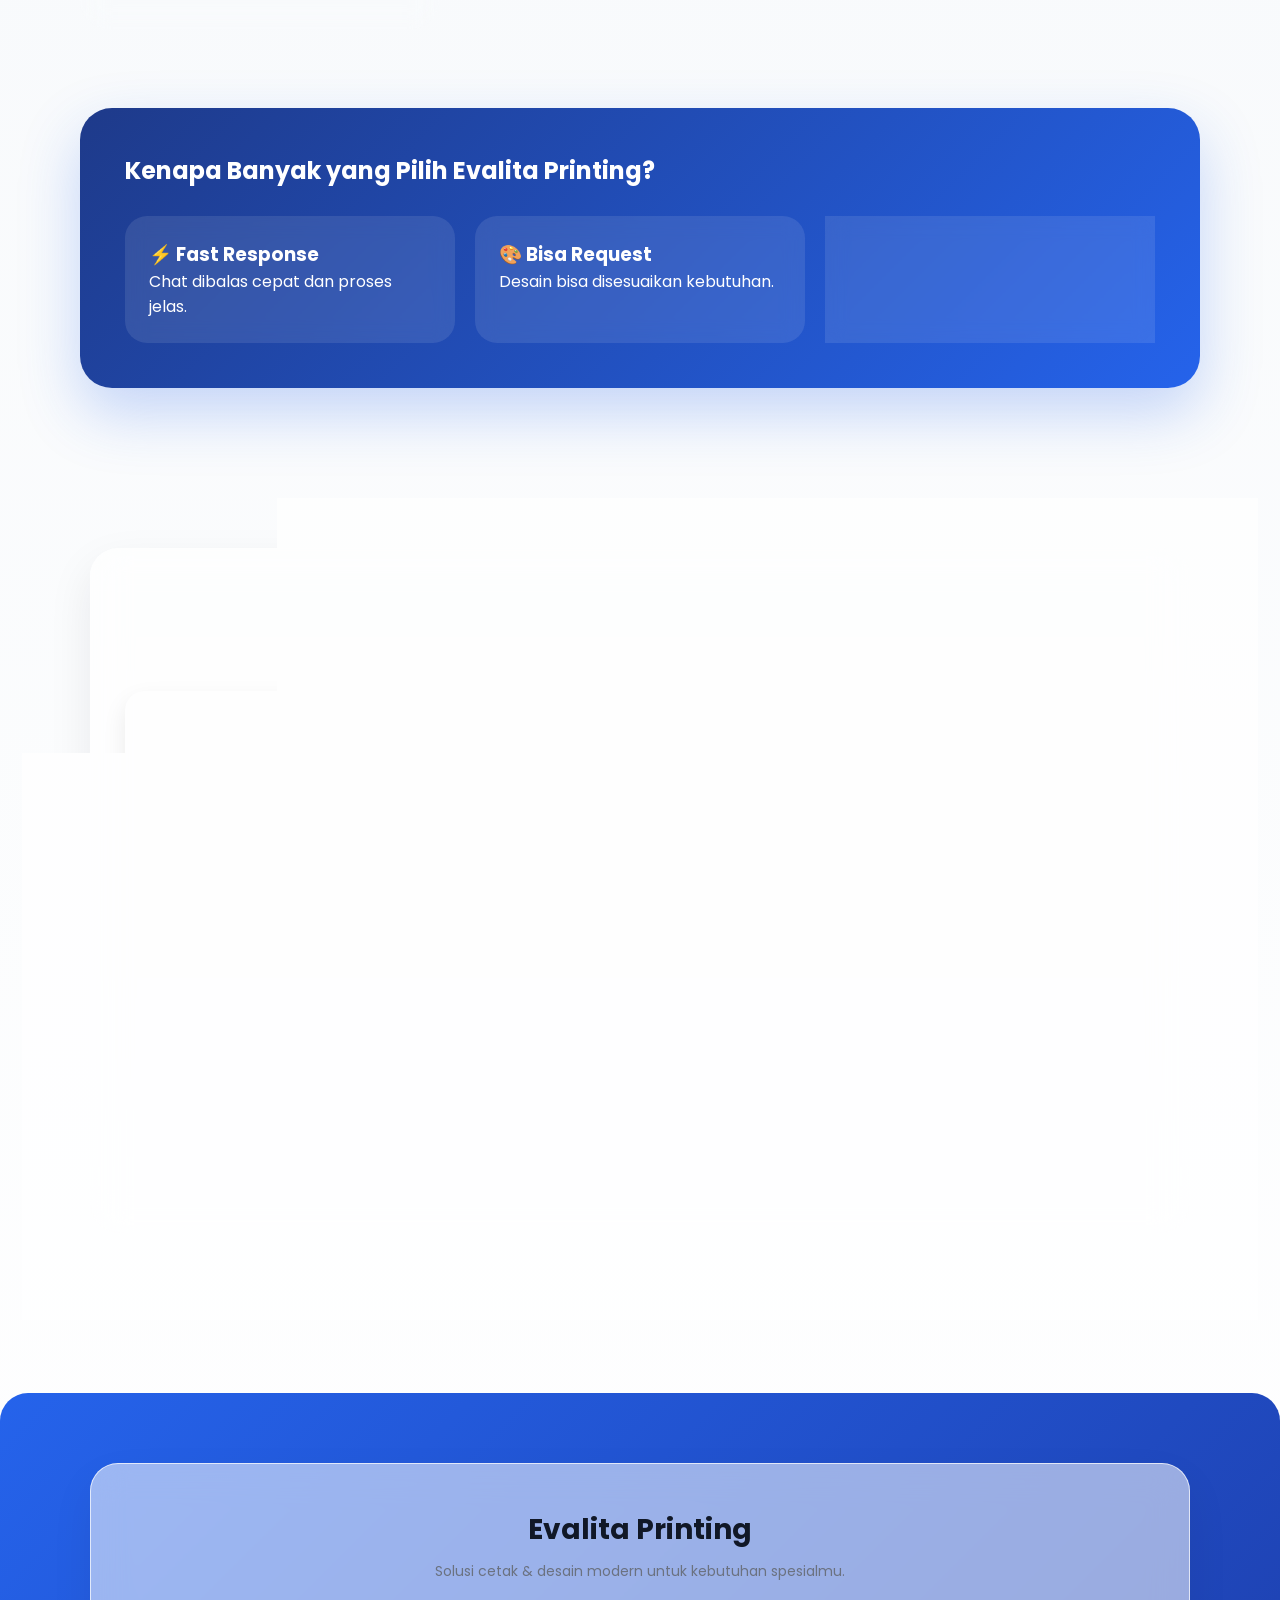
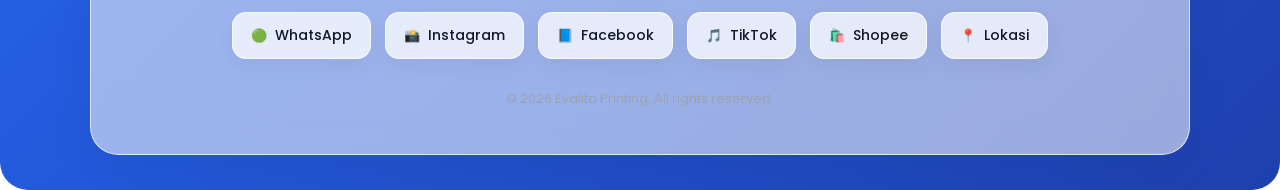
==== commit 852cfbb5: "update" ====
--- a/index.html
+++ b/index.html
@@ -6,7 +6,8 @@
   <title>Evalita Printing | Katalog Layanan</title>
 
   <link rel="stylesheet" href="style.css" />
-  <link rel="icon" type="image/png" href="evalita-logo.png">
+  
+  <link rel="icon" type="image/png" href="assets/evalita-logo.png">
   <link href="https://fonts.googleapis.com/css2?family=Poppins:wght@300;400;500;600;700&display=swap" rel="stylesheet" />
 </head>
 
@@ -14,7 +15,7 @@
 
   <nav class="navbar">
     <div class="brand">
-      <img src="/assets/evalita-logo.png" alt="Evalita Printing Logo">
+      <img src="assets/evalita-logo.png" alt="Evalita Printing Logo">
       <span>Evalita Printing</span>
     </div>
     <a href="https://wa.me/6285769524983?text=Halo kak, saya mau tanya tentang layanan Evalita Printing" target="_blank" class="nav-btn">
@@ -129,8 +130,84 @@
     </div>
   </section>
 
-  <footer>
-    <p>© 2026 Evalita Printing. All rights reserved.</p>
+<section class="lokasi" id="lokasi">
+
+  <div class="lokasi-box">
+
+    <h2>📍 Lokasi Kami</h2>
+
+    <p>
+      Evalita Printing
+    </p>
+
+    <iframe
+      src="https://www.google.com/maps/embed?pb=!1m18!1m12!1m3!1d248.39262228204166!2d105.40153712056215!3d-5.058083290470981!2m3!1f0!2f0!3f0!3m2!1i1024!2i768!4f13.1!3m3!1m2!1s0x2e40bdfccd9b82e1%3A0x10e340eb0a8a1be1!2sEvalita%20Printing!5e0!3m2!1sid!2sid!4v1778309215560!5m2!1sid!2sid"
+      allowfullscreen=""
+      loading="lazy"
+      referrerpolicy="no-referrer-when-downgrade">
+    </iframe>
+
+    <p>
+      Dusun I RT 004 RW 002 <br>
+      Desa Siraman Kecamatan Pekalongan <br>
+      Kabupaten Lampung Timur
+    </p>
+
+  </div>
+
+</section>
+
+<footer class="footer">
+
+    <div class="footer-content">
+
+      <h3>Evalita Printing</h3>
+
+      <p>
+        Solusi cetak & desain modern untuk kebutuhan spesialmu.
+      </p>
+
+      <!-- SOCIAL MEDIA -->
+      <div class="social-links">
+
+        <a href="https://wa.me/6285769524983" target="_blank" class="social-item wa">
+          <span>🟢</span>
+          WhatsApp
+        </a>
+
+        <a href="#" class="social-item ig">
+          <span>📸</span>
+          Instagram
+        </a>
+
+        <a href="#" class="social-item fb">
+          <span>📘</span>
+          Facebook
+        </a>
+
+        <a href="#" class="social-item tt">
+          <span>🎵</span>
+          TikTok
+        </a>
+
+        <a href="#" class="social-item shopee">
+          <span>🛍️</span>
+          Shopee
+        </a>
+
+        <a href="#lokasi" class="social-item map">
+          <span>📍</span>
+          Lokasi
+        </a>
+
+      </div>
+
+      <span>
+        © 2026 Evalita Printing. All rights reserved.
+      </span>
+
+    </div>
+
   </footer>
 
 </body>
--- a/style.css
+++ b/style.css
@@ -325,11 +325,114 @@
   cursor: not-allowed;
 }
 
-footer {
+.footer {
+  padding: 70px 20px 35px;
+  margin-top: 80px;
+  background: linear-gradient(135deg, #2563eb, #1e40af);
+  border-radius: 28px;
+}
+
+.footer-content {
+  max-width: 1100px;
+  margin: auto;
   text-align: center;
-  padding: 28px 20px;
+  padding: 45px 25px;
+  border-radius: 28px;
+  background: rgba(255,255,255,.55);
+  backdrop-filter: blur(18px);
+  border: 1px solid rgba(255,255,255,.7);
+  box-shadow:
+    0 18px 45px rgba(15,23,42,.06);
+}
+
+.footer-content h3 {
+  font-size: 28px;
+  margin-bottom: 10px;
+  color: #111827;
+}
+
+.footer-content p {
   color: #6b7280;
+  margin-bottom: 30px;
+  font-size: 14px;
+}
+
+/* SOCIAL */
+.social-links {
+  display: flex;
+  justify-content: center;
+  flex-wrap: wrap;
+  gap: 14px;
+  margin-bottom: 30px;
+}
+
+.social-item {
+  display: flex;
+  align-items: center;
+  gap: 8px;
+  padding: 12px 18px;
+  border-radius: 14px;
+  text-decoration: none;
+  font-size: 14px;
+  font-weight: 500;
+  color: #111827;
+  background: rgba(255,255,255,.75);
+  border: 1px solid rgba(255,255,255,.8);
+  transition: all .25s ease;
+  box-shadow:
+    0 8px 20px rgba(15,23,42,.05);
+}
+
+.social-item:hover {
+  transform: translateY(-4px);
+  box-shadow:
+    0 12px 28px rgba(37,99,235,.12);
+}
+
+/* OPTIONAL COLOR ACCENT */
+.wa:hover {
+  color: #16a34a;
+}
+
+.ig:hover {
+  color: #db2777;
+}
+
+.fb:hover {
+  color: #2563eb;
+}
+
+.tt:hover {
+  color: #111827;
+}
+
+.shopee:hover {
+  color: #ea580c;
+}
+
+.map:hover {
+  color: #dc2626;
+}
+
+.footer-content span {
+  display: block;
   font-size: 13px;
+  color: #9ca3af;
+}
+
+/* MOBILE */
+@media (max-width: 600px) {
+
+  .social-links {
+    gap: 10px;
+  }
+
+  .social-item {
+    width: 100%;
+
+    justify-content: center;
+  }
+
 }
 
 @media (max-width: 900px) {
@@ -412,4 +515,43 @@
     opacity: 1;
     transform: translateY(0);
   }
+}
+
+.lokasi {
+  padding: 80px 20px;
+}
+
+.lokasi-box {
+  max-width: 1100px;
+  margin: auto;
+  background: rgba(255,255,255,.65);
+  backdrop-filter: blur(18px);
+  border-radius: 28px;
+  padding: 35px;
+  box-shadow:
+    0 18px 45px rgba(15,23,42,.08);
+
+  text-align: center;
+}
+
+.lokasi-box h2 {
+  font-size: 32px;
+  margin-bottom: 10px;
+}
+
+.lokasi-box p {
+  color: #6b7280;
+  margin-bottom: 25px;
+}
+
+.lokasi-box iframe {
+  width: 100%;
+  height: 400px;
+
+  border: none;
+
+  border-radius: 20px;
+
+  box-shadow:
+    0 10px 25px rgba(0,0,0,.08);
 }
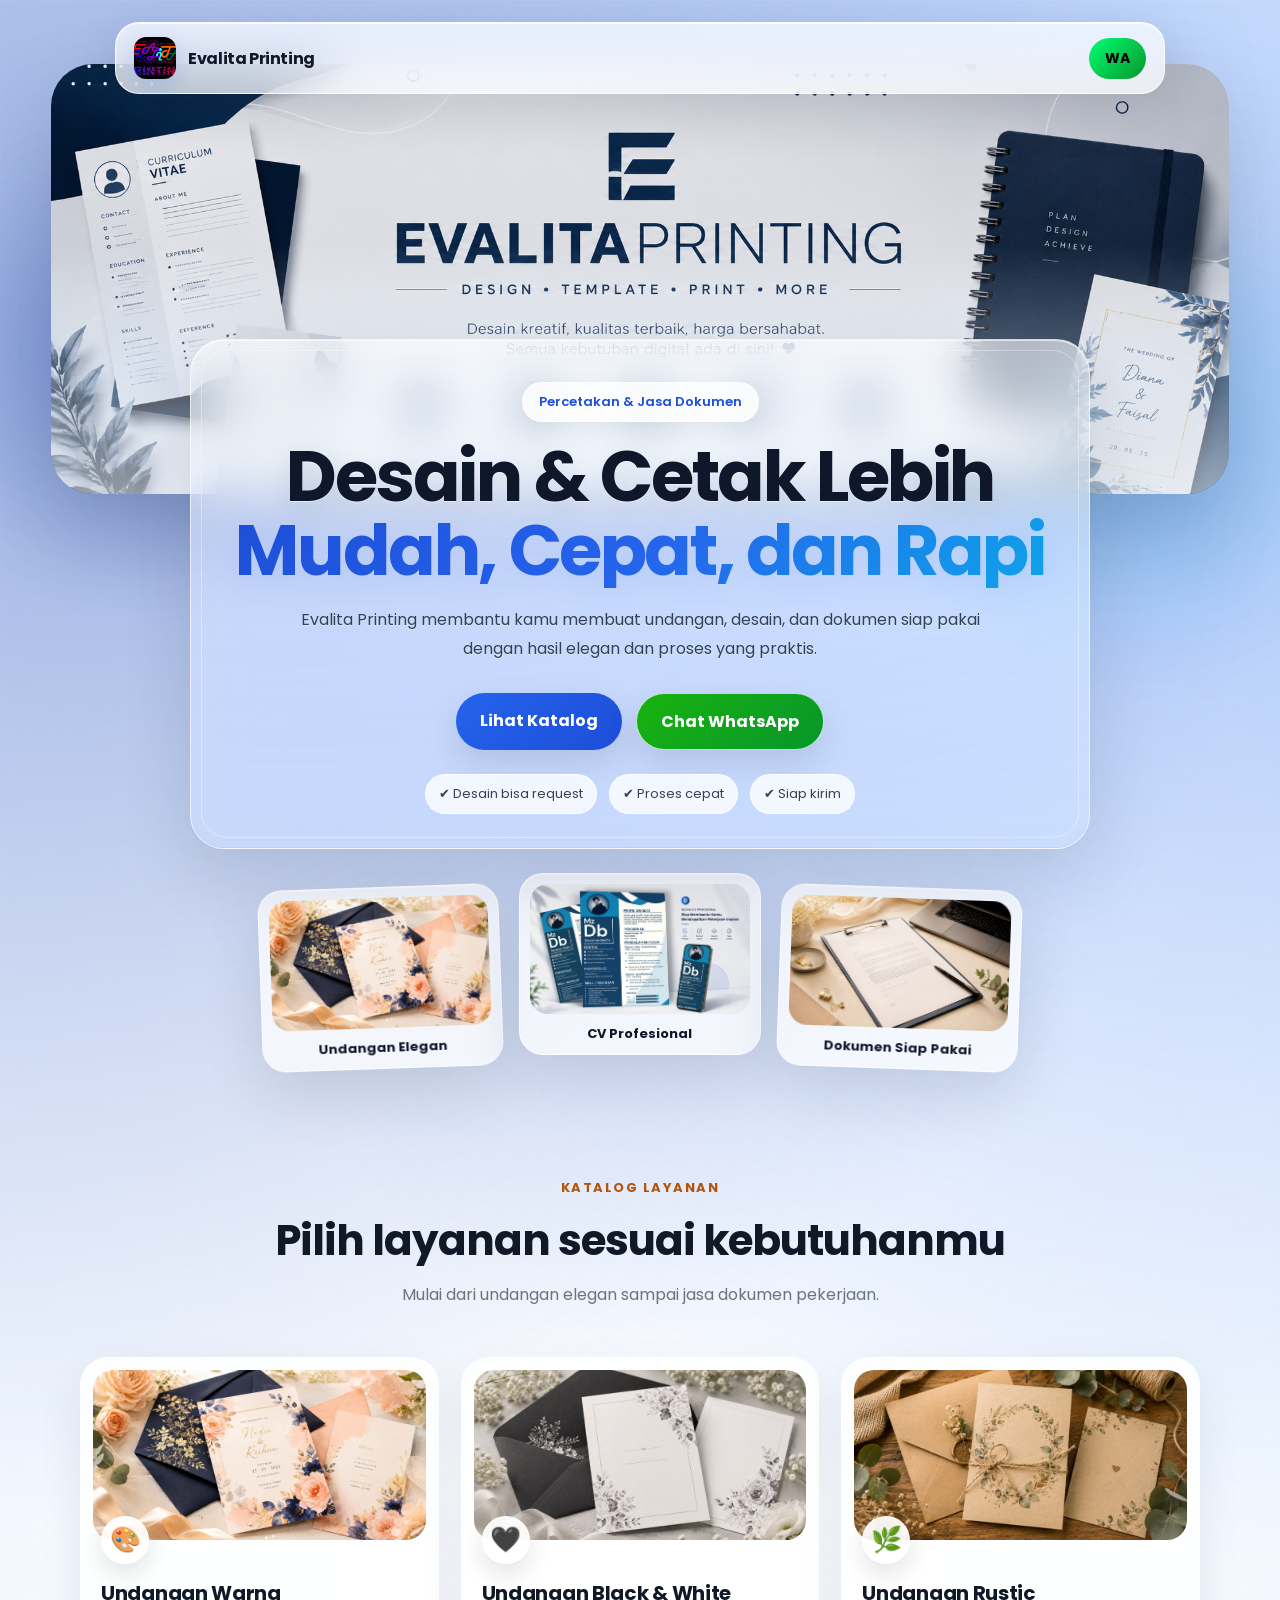
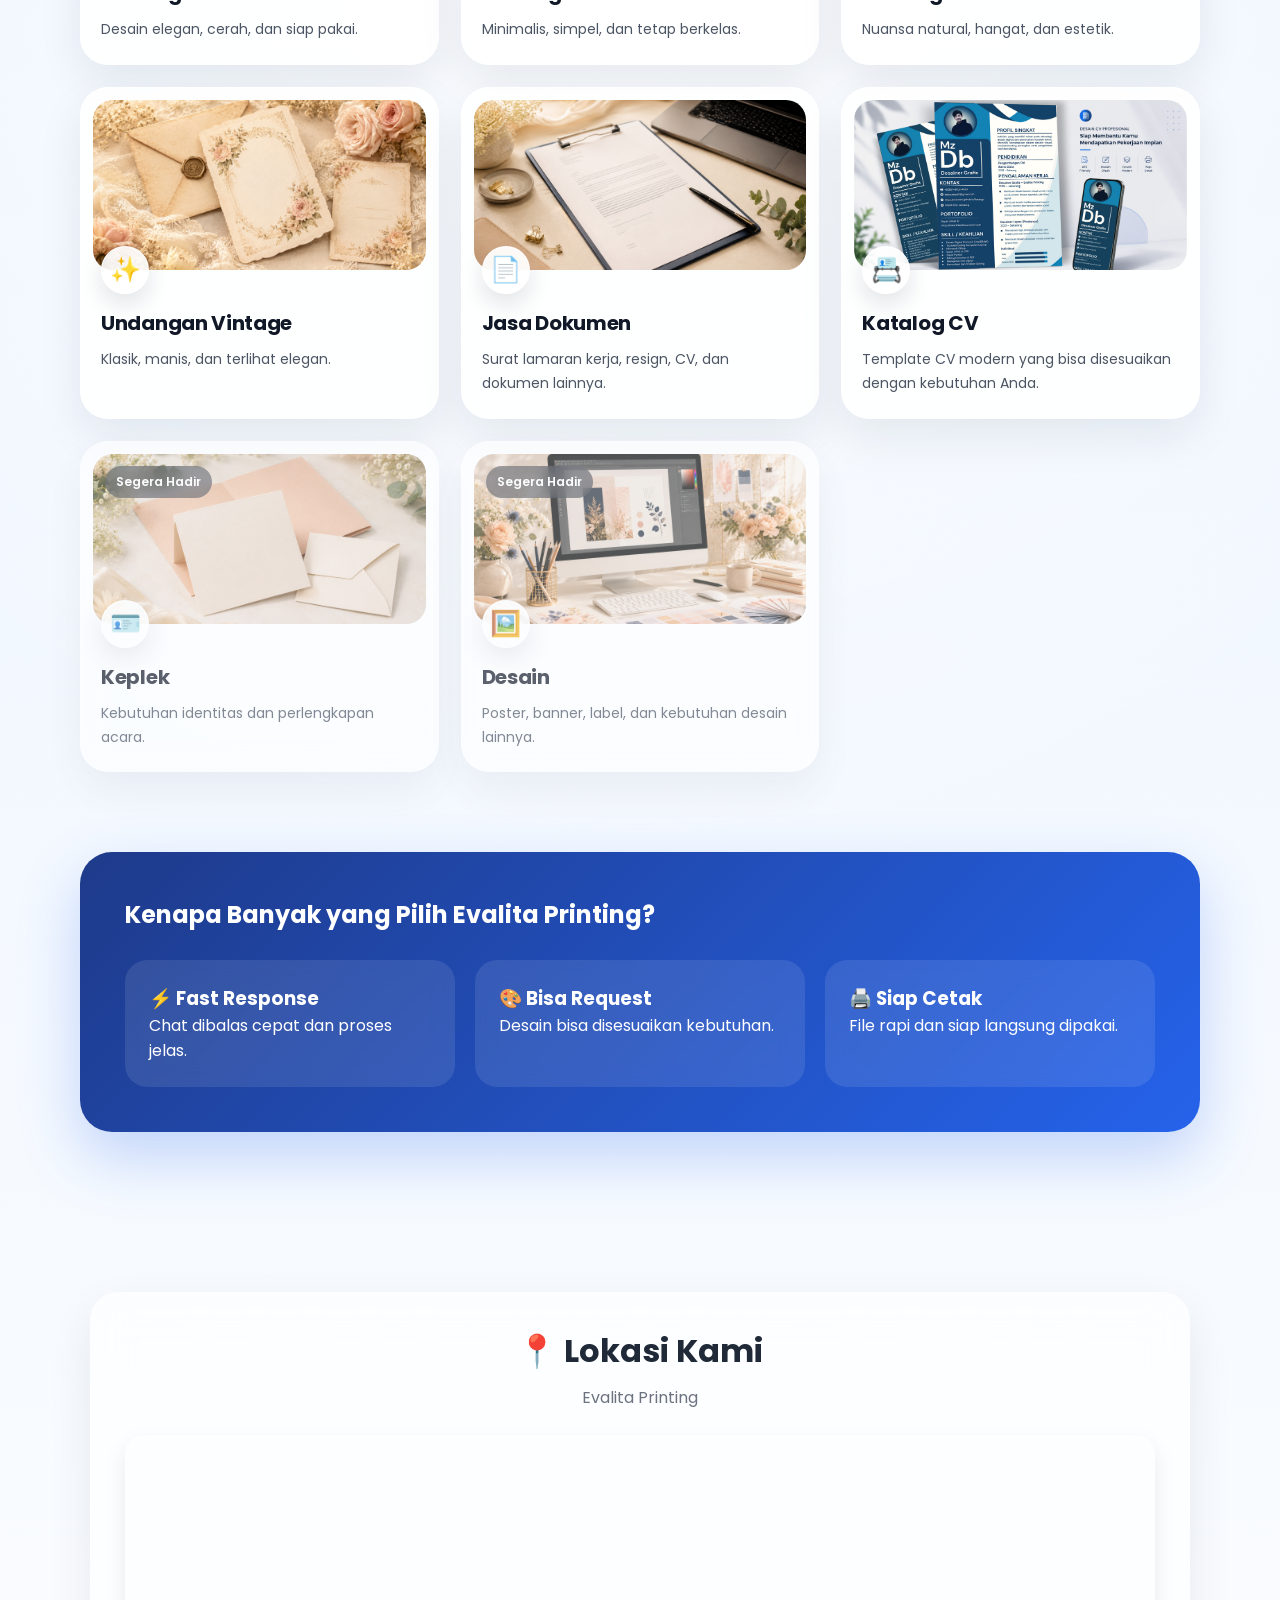
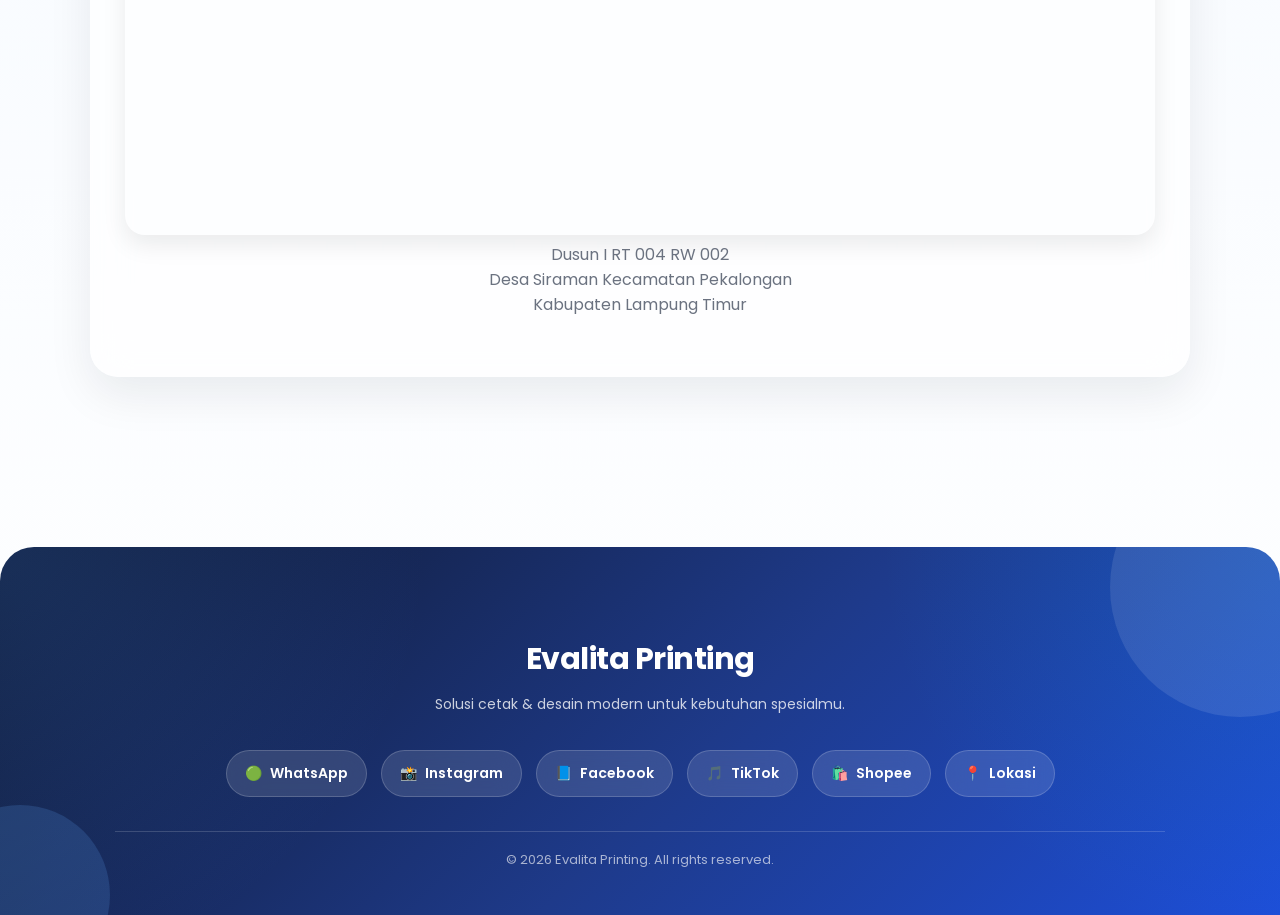
==== commit d84ed801: "up" ====
--- a/index.html
+++ b/index.html
@@ -19,17 +19,25 @@
       <span>Evalita Printing</span>
     </div>
     <a href="https://wa.me/6285769524983?text=Halo kak, saya mau tanya tentang layanan Evalita Printing" target="_blank" class="nav-btn">
-      WA Me
+      WA
     </a>
   </nav>
 
   <section class="hero">
     <div class="hero-blur"></div>
 
+      <!-- BANNER BESAR DI BELAKANG TEKS -->
+    <div class="hero-banner">
+      <img src="assets/hero-banner.png" alt="Banner Evalita Printing">
+    </div>
+
     <div class="hero-content">
       <span class="badge">Percetakan & Jasa Dokumen</span>
 
-      <h1>Buat Undangan, Desain & Dokumen Lebih Mudah, Cepat, dan Rapi</h1>
+      <h1>
+        Desain & Cetak Lebih
+        <span>Mudah, Cepat, dan Rapi</span>
+      </h1>
 
       <p>
         Evalita Printing membantu kamu membuat undangan, desain, dan dokumen siap pakai
@@ -49,6 +57,26 @@
         <span>✔ Siap kirim</span>
       </div>
     </div>
+
+    <div class="hero-showcase">
+
+      <div class="showcase-card card-left">
+        <img src="assets/undanganWarna-preview.png" alt="Preview Undangan">
+        <span>Undangan Elegan</span>
+      </div>
+
+      <div class="showcase-card card-center">
+        <img src="assets/cv-preview.jpg" alt="Preview CV">
+        <span>CV Profesional</span>
+      </div>
+
+      <div class="showcase-card card-right">
+        <img src="assets/jasaDokumen-preview.png" alt="Preview Dokumen">
+        <span>Dokumen Siap Pakai</span>
+      </div>
+
+    </div>
+
   </section>
 
   <section class="section-header">
@@ -60,47 +88,111 @@
   <main class="container" id="kategori">
     <div class="kategori-grid">
 
-      <a href="katalog_und_warna/index.html" class="kategori-card highlight01">
-        <div class="icon">🎨</div>
-        <h3>Undangan Warna</h3>
-        <p>Desain elegan, cerah, dan siap pakai.</p>
-      </a>
-
-      <a href="katalog_und_bw/index.html" class="kategori-card highlight02">
-        <div class="icon">🖤</div>
-        <h3>Undangan Black & White</h3>
-        <p class="bw-text">Minimalis, simpel, dan tetap berkelas.</p>
-      </a>
-
-      <a href="katalog_und_rustik/" class="kategori-card">
-        <div class="icon">🌿</div>
-        <h3>Undangan Rustic</h3>
-        <p>Nuansa natural, hangat, dan estetik.</p>
-      </a>
-
-      <a href="katalog_und_vintage/" class="kategori-card">
-        <div class="icon">✨</div>
-        <h3>Undangan Vintage</h3>
-        <p>Klasik, manis, dan terlihat elegan.</p>
-      </a>
-
-      <div class="kategori-card disabled">
-        <div class="icon">📇</div>
-        <h3>Keplek</h3>
-        <p>Segera hadir.</p>
-      </div>
-
-      <div class="kategori-card disabled">
-        <div class="icon">🖼️</div>
-        <h3>Desain</h3>
-        <p>Poster, banner, label, dan kebutuhan desain lainnya.</p>
-      </div>
-
-      <a href="katalog_dokumen/index.html" class="kategori-card highlight07">
-        <div class="icon">📄</div>
-        <h3>Jasa Dokumen</h3>
-        <p>Surat lamaran kerja, resign, CV, dan dokumen lainnya.</p>
-      </a>
+      <!-- UNDANGAN WARNA -->
+      <a href="katalog_und_warna/index.html" class="kategori-card visual-card">
+        <div class="card-image">
+          <img src="assets/undanganWarna-preview.png" alt="Preview Undangan Warna">
+        </div>
+
+        <div class="card-content">
+          <div class="icon">🎨</div>
+          <h3>Undangan Warna</h3>
+          <p>Desain elegan, cerah, dan siap pakai.</p>
+        </div>
+      </a>
+
+      <!-- UNDANGAN BLACK & WHITE -->
+      <a href="katalog_und_bw/index.html" class="kategori-card visual-card">
+        <div class="card-image">
+          <img src="assets/undangaBW-preview.png" alt="Preview Undangan Black and White">
+        </div>
+
+        <div class="card-content">
+          <div class="icon">🖤</div>
+          <h3>Undangan Black & White</h3>
+          <p>Minimalis, simpel, dan tetap berkelas.</p>
+        </div>
+      </a>
+
+      <!-- UNDANGAN RUSTIC -->
+      <a href="katalog_und_rustik/" class="kategori-card visual-card">
+        <div class="card-image">
+          <img src="assets/undanganRustic-preview.png" alt="Preview Undangan Rustic">
+        </div>
+
+        <div class="card-content">
+          <div class="icon">🌿</div>
+          <h3>Undangan Rustic</h3>
+          <p>Nuansa natural, hangat, dan estetik.</p>
+        </div>
+      </a>
+
+      <!-- UNDANGAN VINTAGE -->
+      <a href="katalog_und_vintage/" class="kategori-card visual-card">
+        <div class="card-image">
+          <img src="assets/undanganVintage-preview.png" alt="Preview Undangan Vintage">
+        </div>
+
+        <div class="card-content">
+          <div class="icon">✨</div>
+          <h3>Undangan Vintage</h3>
+          <p>Klasik, manis, dan terlihat elegan.</p>
+        </div>
+      </a>
+
+      <!-- JASA DOKUMEN -->
+      <a href="katalog_dokumen/index.html" class="kategori-card visual-card">
+        <div class="card-image">
+          <img src="assets/jasaDokumen-preview.png" alt="Preview Jasa Dokumen">
+        </div>
+
+        <div class="card-content">
+          <div class="icon">📄</div>
+          <h3>Jasa Dokumen</h3>
+          <p>Surat lamaran kerja, resign, CV, dan dokumen lainnya.</p>
+        </div>
+      </a>
+
+      <!-- KATALOG CV -->
+      <a href="katalog_cv/index.html" class="kategori-card visual-card">
+        <div class="card-image">
+          <img src="assets/cv-preview.jpg" alt="Preview Katalog CV">
+        </div>
+
+        <div class="card-content">
+          <div class="icon">📇</div>
+          <h3>Katalog CV</h3>
+          <p>Template CV modern yang bisa disesuaikan dengan kebutuhan Anda.</p>
+        </div>
+      </a>
+
+      <!-- KEPLEK -->
+      <div class="kategori-card visual-card disabled">
+        <div class="card-image">
+          <img src="assets/keplek-preview.png" alt="Preview Keplek">
+          <span class="coming-soon">Segera Hadir</span>
+        </div>
+
+        <div class="card-content">
+          <div class="icon">🪪</div>
+          <h3>Keplek</h3>
+          <p>Kebutuhan identitas dan perlengkapan acara.</p>
+        </div>
+      </div>
+
+      <!-- DESAIN -->
+      <div class="kategori-card visual-card disabled">
+        <div class="card-image">
+          <img src="assets/desain-preview.png" alt="Preview Desain">
+          <span class="coming-soon">Segera Hadir</span>
+        </div>
+
+        <div class="card-content">
+          <div class="icon">🖼️</div>
+          <h3>Desain</h3>
+          <p>Poster, banner, label, dan kebutuhan desain lainnya.</p>
+        </div>
+      </div>
 
     </div>
   </main>
@@ -190,7 +282,7 @@
           TikTok
         </a>
 
-        <a href="#" class="social-item shopee">
+        <a href="https://id.shp.ee/sEjN6SLR" target="_blank" class="social-item shopee">
           <span>🛍️</span>
           Shopee
         </a>
@@ -210,5 +302,30 @@
 
   </footer>
 
+  <script>
+  const kategoriCards = document.querySelectorAll('.visual-card');
+
+  const revealCards = new IntersectionObserver((entries, observer) => {
+    entries.forEach((entry) => {
+      if (entry.isIntersecting) {
+        entry.target.classList.add('is-visible');
+        observer.unobserve(entry.target);
+      }
+    });
+  }, {
+    threshold: 0.18
+  });
+
+  if (window.matchMedia('(max-width: 770px)').matches) {
+    kategoriCards.forEach((card) => {
+      revealCards.observe(card);
+    });
+  } else {
+    kategoriCards.forEach((card) => {
+      card.classList.add('is-visible');
+    });
+  }
+</script>
+
 </body>
 </html>
--- a/style.css
+++ b/style.css
@@ -1,557 +1,1124 @@
-* {
-  margin: 0;
-  padding: 0;
-  box-sizing: border-box;
-}
-
-html {
-  scroll-behavior: smooth;
-}
-
-body {
-  font-family: 'Poppins', sans-serif;
-  color: #1f2937;
-  background:
-    radial-gradient(circle at top left, #93c5fd 0, transparent 30%),
-    radial-gradient(circle at top right, #60a5fa 0, transparent 28%),
-    linear-gradient(180deg, #eff6ff 0%, #f8fafc 45%, #ffffff 100%);
-  min-height: 100vh;
-}
-
-.navbar {
-  width: min(1120px, 92%);
-  margin: 22px auto 0;
-  padding: 14px 18px;
-  display: flex;
-  justify-content: space-between;
-  align-items: center;
-  border: 1px solid rgba(255,255,255,.65);
-  background: rgba(255,255,255,.65);
-  backdrop-filter: blur(18px);
-  border-radius: 22px;
-  box-shadow: 0 12px 35px rgba(15,23,42,.08);
-  position: sticky;
-  top: 16px;
-  z-index: 10;
-  backdrop-filter: blur(22px);
-}
-
-.brand {
-  display: flex;
-  align-items: center;
-  gap: 12px;
-
-  font-weight: 700;
-  letter-spacing: -.4px;
-  color: #111827;
-}
-
-.brand img {
-  width: 42px;
-  height: 42px;
-  object-fit: cover;
-  border-radius: 12px;
-  box-shadow: 0 8px 20px rgba(37,99,235,.18);
-}
-
-.nav-btn {
-  text-decoration: none;
-  color: #050000;
-  background: linear-gradient(135deg, #02ff74, #07962b);
-  padding: 10px 16px;
-  border-radius: 999px;
-  font-size: 14px;
-  font-weight: 600;
-}
-
-.nav-btn:hover {
-  opacity: .92;
-  transform: scale(1.03);
-}
-
-.hero {
-  position: relative;
-  padding: 90px 20px 70px;
-  text-align: center;
-  overflow: hidden;
-}
-
-.hero::before,
-.hero::after {
-  content: "";
-  position: absolute;
-  border-radius: 50%;
-  filter: blur(90px);
-  opacity: .25;
-}
-
-.hero::before {
-  width: 300px;
-  height: 300px;
-  background: #60a5fa;
-  left: -80px;
-  top: 40px;
-}
-
-.hero::after {
-  width: 260px;
-  height: 260px;
-  background: #38bdf8;
-  right: -70px;
-  bottom: 0;
-}
-
-.hero-blur {
-  position: absolute;
-  width: 360px;
-  height: 360px;
-  background: linear-gradient(135deg, #2563eb, #38bdf8);
-  filter: blur(90px);
-  opacity: .25;
-  border-radius: 50%;
-  left: 50%;
-  top: 40px;
-  transform: translateX(-50%);
-}
-
-.hero-content {
-  position: relative;
-  max-width: 820px;
-  margin: auto;
-}
-
-.badge {
-  display: inline-block;
-  margin-bottom: 18px;
-  padding: 9px 16px;
-  background: rgba(255,255,255,.75);
-  border: 1px solid rgba(255,255,255,.8);
-  border-radius: 999px;
-  color: #1d4ed8;
-  font-size: 13px;
-  font-weight: 600;
-  box-shadow: 0 8px 25px rgba(15,23,42,.06);
-}
-
-.hero h1 {
-  font-size: clamp(36px, 6vw, 66px);
-  line-height: 1.08;
-  letter-spacing: -2px;
-  color: #111827;
-  margin-bottom: 20px;
-}
-
-.hero p {
-  max-width: 680px;
-  margin: auto;
-  font-size: 17px;
-  line-height: 1.8;
-  color: #4b5563;
-}
-
-.hero-actions {
-  margin-top: 32px;
-  display: flex;
-  gap: 14px;
-  justify-content: center;
-  flex-wrap: wrap;
-}
-
-.btn-primary,
-.btn-secondary {
-  text-decoration: none;
-  padding: 14px 22px;
-  border-radius: 999px;
-  font-weight: 600;
-  transition: .25s ease;
-}
-
-.btn-primary {
-  color: #fff;
-  background: linear-gradient(135deg, #2563eb, #1d4ed8);
-  box-shadow: 0 14px 30px rgba(37,99,235,.25);
-}
-
-.btn-secondary {
-  color: #fdfdfd;
-  background: #30ad0a;
-  border: 1px solid #bfdbfe;
-}
-
-.btn-primary:hover,
-.btn-secondary:hover,
-.kategori-card:hover {
-  transform: translateY(-4px);
-  box-shadow:
-    0 25px 55px rgba(37,99,235,.16),
-    0 10px 25px rgba(15,23,42,.08);
-}
-
-.trust {
-  margin-top: 28px;
-  display: flex;
-  justify-content: center;
-  gap: 12px;
-  flex-wrap: wrap;
-}
-
-.trust span {
-  font-size: 13px;
-  color: #374151;
-  background: rgba(255,255,255,.72);
-  padding: 9px 13px;
-  border-radius: 999px;
-}
-
-.section-header {
-  text-align: center;
-  padding: 30px 20px 20px;
-}
-
-.section-header span {
-  color: #b45309;
-  font-size: 13px;
-  font-weight: 700;
-  text-transform: uppercase;
-  letter-spacing: 1.5px;
-}
-
-.section-header h2 {
-  margin-top: 10px;
-  font-size: clamp(28px, 4vw, 42px);
-  letter-spacing: -1px;
-  color: #111827;
-}
-
-.section-header p {
-  margin-top: 10px;
-  color: #6b7280;
-}
-
-.container {
-  width: min(1120px, 92%);
-  margin: 30px auto 80px;
-}
-
-.kategori-grid {
-  display: grid;
-  grid-template-columns: repeat(3, 1fr);
-  gap: 22px;
-}
-
-.kategori-card {
-  min-height: 190px;
-  padding: 26px;
-  border-radius: 28px;
-  text-decoration: none;
-  color: #111827;
-  background: rgba(255,255,255,.78);
-  border: 1px solid rgba(255,255,255,.9);
-  box-shadow: 0 18px 45px rgba(15,23,42,.08);
-  transition: .25s ease;
-  position: relative;
-  overflow: hidden;
-  backdrop-filter: blur(14px);
-}
-
-.kategori-card::before {
-  content: "";
-  position: absolute;
-  left: 0;
-  top: 0;
-  width: 100%;
-  height: 5px;
-  background: linear-gradient(90deg,#2563eb,#38bdf8);
-}
-
-.kategori-card::after {
-  content: "";
-  position: absolute;
-  width: 140px;
-  height: 140px;
-  right: -50px;
-  top: -50px;
-  background: #bfdbfe;
-  border-radius: 50%;
-  opacity: .65;
-}
-
-.icon {
-  font-size: 34px;
-  margin-bottom: 18px;
-}
-
-.kategori-card h3 {
-  font-size: 20px;
-  margin-bottom: 10px;
-  letter-spacing: -.3px;
-}
-
-.kategori-card p {
-  color: #fdfeff;
-  line-height: 1.7;
-  font-size: 14px;
-}
-
-.bw-text {
-  color: #23f1e0;
-}
-
-.kategori-card.highlight01 {
-  background: linear-gradient(135deg, #2724b6, #292ce6);
-  color: #fff;
-}
-
-.kategori-card.highlight02 {
-  background: linear-gradient(135deg, #f9f9fc, #26262e);
-  color: #fff;
-}
-
-.kategori-card.highlight07 {
-  background: linear-gradient(135deg, #2563eb, #1e40af);
-  color: #fff;
-}
-
-.kategori-card.highlight::before {
-  background: linear-gradient(90deg,#f59e0b,#f97316);
-}
-
-.kategori-card.highlight p {
-  color: #20e46b;  
-}
-
-.disabled {
-  opacity: .55;
-  cursor: not-allowed;
-}
-
-.footer {
-  padding: 70px 20px 35px;
-  margin-top: 80px;
-  background: linear-gradient(135deg, #2563eb, #1e40af);
-  border-radius: 28px;
-}
-
-.footer-content {
-  max-width: 1100px;
-  margin: auto;
-  text-align: center;
-  padding: 45px 25px;
-  border-radius: 28px;
-  background: rgba(255,255,255,.55);
-  backdrop-filter: blur(18px);
-  border: 1px solid rgba(255,255,255,.7);
-  box-shadow:
-    0 18px 45px rgba(15,23,42,.06);
-}
-
-.footer-content h3 {
-  font-size: 28px;
-  margin-bottom: 10px;
-  color: #111827;
-}
-
-.footer-content p {
-  color: #6b7280;
-  margin-bottom: 30px;
-  font-size: 14px;
-}
-
-/* SOCIAL */
-.social-links {
-  display: flex;
-  justify-content: center;
-  flex-wrap: wrap;
-  gap: 14px;
-  margin-bottom: 30px;
-}
-
-.social-item {
-  display: flex;
-  align-items: center;
-  gap: 8px;
-  padding: 12px 18px;
-  border-radius: 14px;
-  text-decoration: none;
-  font-size: 14px;
-  font-weight: 500;
-  color: #111827;
-  background: rgba(255,255,255,.75);
-  border: 1px solid rgba(255,255,255,.8);
-  transition: all .25s ease;
-  box-shadow:
-    0 8px 20px rgba(15,23,42,.05);
-}
-
-.social-item:hover {
-  transform: translateY(-4px);
-  box-shadow:
-    0 12px 28px rgba(37,99,235,.12);
-}
-
-/* OPTIONAL COLOR ACCENT */
-.wa:hover {
-  color: #16a34a;
-}
-
-.ig:hover {
-  color: #db2777;
-}
-
-.fb:hover {
-  color: #2563eb;
-}
-
-.tt:hover {
-  color: #111827;
-}
-
-.shopee:hover {
-  color: #ea580c;
-}
-
-.map:hover {
-  color: #dc2626;
-}
-
-.footer-content span {
-  display: block;
-  font-size: 13px;
-  color: #9ca3af;
-}
-
-/* MOBILE */
-@media (max-width: 600px) {
-
-  .social-links {
-    gap: 10px;
-  }
-
-  .social-item {
-    width: 100%;
-
-    justify-content: center;
-  }
-
-}
-
-@media (max-width: 900px) {
-  .kategori-grid {
-    grid-template-columns: repeat(2, 1fr);
-  }
-}
-
-@media (max-width: 620px) {
-  .navbar {
-    width: 92%;
-  }
-
-  .hero {
-    padding-top: 70px;
-  }
-
-  .hero h1 {
-    letter-spacing: -1px;
-  }
-
-  .kategori-grid {
-    grid-template-columns: 1fr;
-  }
-
-  .kategori-card {
-    min-height: auto;
-  }
-}
-
-.why {
-  width: min(1120px,92%);
-  margin: 0 auto 80px;
-}
-
-.why-box {
-  padding: 45px;
-  border-radius: 32px;
-  background:
-    linear-gradient(135deg,#1e3a8a,#2563eb);
-  color: white;
-  box-shadow: 0 25px 60px rgba(37,99,235,.25);
-}
-
-.why-grid {
-  display: grid;
-  grid-template-columns: repeat(3,1fr);
-  gap: 20px;
-  margin-top: 28px;
-}
-
-.why-item {
-  background: rgba(255,255,255,.1);
-  padding: 24px;
-  border-radius: 22px;
-  backdrop-filter: blur(10px);
-}
-
-@media (max-width: 768px) {
-  .why-grid {
-    grid-template-columns: 1fr;
-  }
-
-  .why-box {
-    padding: 30px 22px;
-  }
-}
-
-.kategori-card {
-  animation: fadeUp .6s ease;
-}
-
-@keyframes fadeUp {
-  from {
-    opacity: 0;
-    transform: translateY(25px);
-  }
-
-  to {
-    opacity: 1;
-    transform: translateY(0);
-  }
-}
-
-.lokasi {
-  padding: 80px 20px;
-}
-
-.lokasi-box {
-  max-width: 1100px;
-  margin: auto;
-  background: rgba(255,255,255,.65);
-  backdrop-filter: blur(18px);
-  border-radius: 28px;
-  padding: 35px;
-  box-shadow:
-    0 18px 45px rgba(15,23,42,.08);
-
-  text-align: center;
-}
-
-.lokasi-box h2 {
-  font-size: 32px;
-  margin-bottom: 10px;
-}
-
-.lokasi-box p {
-  color: #6b7280;
-  margin-bottom: 25px;
-}
-
-.lokasi-box iframe {
-  width: 100%;
-  height: 400px;
-
-  border: none;
-
-  border-radius: 20px;
-
-  box-shadow:
-    0 10px 25px rgba(0,0,0,.08);
-}+/* =========================================================
+   Evalita Printing - style.css FINAL CLEAN
+   Struktur:
+   1. Reset & Base
+   2. Navbar
+   3. Hero Landing
+   4. Section Header
+   5. Kategori Card
+   6. Why Section
+   7. Lokasi
+   8. Footer
+   9. Responsive
+   ========================================================= */
+
+/* ===============================
+   1. RESET & BASE
+   =============================== */
+* {
+  margin: 0;
+  padding: 0;
+  box-sizing: border-box;
+}
+
+html {
+  scroll-behavior: smooth;
+}
+
+body {
+  font-family: 'Poppins', sans-serif;
+  color: #1f2937;
+  background:
+    radial-gradient(circle at 8% 8%, rgba(30, 64, 175, .35), transparent 30%),
+    radial-gradient(circle at 92% 12%, rgba(37, 99, 235, .25), transparent 28%),
+    radial-gradient(circle at 50% 35%, rgba(255, 255, 255, .85), transparent 38%),
+    linear-gradient(180deg, #dbeafe 0%, #eff6ff 42%, #ffffff 100%);
+  min-height: 100vh;
+  overflow-x: hidden;
+}
+
+img {
+  max-width: 100%;
+}
+
+/* ===============================
+   2. NAVBAR
+   =============================== */
+.navbar {
+  width: min(1080px, 82%);
+  margin: 22px auto -30px;
+  padding: 14px 18px;
+
+  display: flex;
+  justify-content: space-between;
+  align-items: center;
+  gap: 14px;
+
+  position: sticky;
+  top: 14px;
+  z-index: 80;
+
+  border: 1px solid rgba(255, 255, 255, .86);
+  background: rgba(255, 255, 255, .72);
+  backdrop-filter: blur(24px) saturate(135%);
+  -webkit-backdrop-filter: blur(24px) saturate(135%);
+
+  border-radius: 24px;
+  box-shadow:
+    0 18px 50px rgba(15, 23, 42, .14),
+    inset 0 1px 0 rgba(255, 255, 255, .8);
+}
+
+.brand {
+  display: flex;
+  align-items: center;
+  gap: 12px;
+  min-width: 0;
+
+  font-weight: 700;
+  letter-spacing: -.4px;
+  color: #111827;
+}
+
+.brand img {
+  width: 42px;
+  height: 42px;
+  object-fit: cover;
+  flex-shrink: 0;
+  border-radius: 12px;
+  box-shadow: 0 8px 20px rgba(37, 99, 235, .18);
+}
+
+.brand span {
+  white-space: nowrap;
+  overflow: hidden;
+  text-overflow: ellipsis;
+}
+
+.nav-btn {
+  flex-shrink: 0;
+  text-decoration: none;
+  color: #050000;
+  background: linear-gradient(135deg, #02ff74, #07962b);
+  padding: 10px 16px;
+  border-radius: 999px;
+  font-size: 14px;
+  font-weight: 700;
+  white-space: nowrap;
+  transition: .25s ease;
+}
+
+.nav-btn:hover {
+  opacity: .92;
+  transform: scale(1.03);
+}
+
+/* ===============================
+   3. HERO LANDING
+   =============================== */
+.hero {
+  width: min(1280px, 92%);
+  margin: 0 auto;
+  padding: 0 0 75px;
+  min-height: auto;
+  position: relative;
+  text-align: center;
+  overflow: visible;
+  isolation: isolate;
+}
+
+.hero-blur {
+  display: none;
+}
+
+.hero::before,
+.hero::after {
+  content: "";
+  position: absolute;
+  border-radius: 50%;
+  filter: blur(20px);
+  z-index: -1;
+  pointer-events: none;
+}
+
+.hero::before {
+  width: 520px;
+  height: 520px;
+  left: -160px;
+  top: 40px;
+  background: radial-gradient(circle, rgba(30, 64, 175, .32), transparent 65%);
+}
+
+.hero::after {
+  width: 560px;
+  height: 560px;
+  right: -180px;
+  top: 80px;
+  background: radial-gradient(circle, rgba(14, 165, 233, .26), transparent 65%);
+}
+
+.hero-banner {
+  width: 100%;
+  height: 430px;
+  position: relative;
+  z-index: 1;
+  overflow: hidden;
+  border-radius: 42px;
+  box-shadow:
+    0 34px 85px rgba(15, 23, 42, .18),
+    inset 0 1px 0 rgba(255, 255, 255, .55);
+}
+
+.hero-banner img {
+  width: 100%;
+  height: 100%;
+  object-fit: cover;
+  object-position: center;
+  display: block;
+}
+
+.hero-banner::after {
+  content: "";
+  position: absolute;
+  inset: 0;
+  background:
+    linear-gradient(
+      180deg,
+      rgba(15, 23, 42, .05) 0%,
+      rgba(15, 23, 42, .08) 42%,
+      rgba(219, 234, 254, .34) 72%,
+      rgba(239, 246, 255, .62) 100%
+    );
+}
+
+.hero-content {
+  width: min(900px, calc(100% - 70px));
+  max-width: 900px;
+  margin: -155px auto 0;
+  padding: 42px 34px 34px;
+
+  position: relative;
+  z-index: 3;
+  text-align: center;
+
+  border-radius: 34px;
+  background:
+    linear-gradient(
+      180deg,
+      rgba(255, 255, 255, .58) 0%,
+      rgba(239, 246, 255, .46) 48%,
+      rgba(219, 234, 254, .34) 100%
+    );
+  border: 1px solid rgba(255, 255, 255, .62);
+  backdrop-filter: blur(24px) saturate(135%);
+  -webkit-backdrop-filter: blur(24px) saturate(135%);
+
+  box-shadow:
+    0 24px 70px rgba(15, 23, 42, .12),
+    inset 0 1px 0 rgba(255, 255, 255, .65),
+    inset 0 -1px 0 rgba(37, 99, 235, .08);
+}
+
+.hero-content::before {
+  content: "";
+  position: absolute;
+  inset: 10px;
+  border-radius: 26px;
+  pointer-events: none;
+  border: 1px solid rgba(255, 255, 255, .34);
+}
+
+.badge {
+  display: inline-block;
+  margin-bottom: 18px;
+  padding: 9px 16px;
+
+  background: rgba(255, 255, 255, .82);
+  border: 1px solid rgba(255, 255, 255, .9);
+  border-radius: 999px;
+  color: #1d4ed8;
+
+  font-size: 13px;
+  font-weight: 600;
+  box-shadow: 0 8px 25px rgba(15, 23, 42, .06);
+}
+
+.hero h1 {
+  font-size: clamp(42px, 5.5vw, 72px);
+  line-height: 1.05;
+  letter-spacing: -2.4px;
+  color: #0f172a;
+  margin-bottom: 18px;
+  text-shadow:
+    0 1px 0 rgba(255, 255, 255, .55),
+    0 10px 30px rgba(15, 23, 42, .08);
+}
+
+.hero h1 span {
+  display: block;
+  background: linear-gradient(135deg, #1d4ed8, #2563eb, #0ea5e9);
+  background-clip: text;
+  -webkit-background-clip: text;
+  color: transparent;
+  -webkit-text-fill-color: transparent;
+  text-shadow: none;
+  filter: drop-shadow(0 8px 18px rgba(37, 99, 235, .12));
+}
+
+.hero p {
+  max-width: 690px;
+  margin: auto;
+  font-size: 16px;
+  line-height: 1.8;
+  color: #334155;
+  text-shadow: 0 1px 0 rgba(255, 255, 255, .35);
+}
+
+.hero-actions {
+  margin-top: 30px;
+  display: flex;
+  gap: 14px;
+  justify-content: center;
+  flex-wrap: wrap;
+}
+
+.btn-primary,
+.btn-secondary {
+  text-decoration: none;
+  padding: 15px 24px;
+  border-radius: 999px;
+  font-weight: 700;
+  transition: .25s ease;
+  box-shadow: 0 14px 34px rgba(15, 23, 42, .12);
+}
+
+.btn-primary {
+  color: #fff;
+  background: linear-gradient(135deg, #2563eb, #1d4ed8);
+}
+
+.btn-secondary {
+  color: #fff;
+  background: linear-gradient(135deg, #18b30f, #07962b);
+  border: 1px solid rgba(255, 255, 255, .7);
+}
+
+.btn-primary:hover,
+.btn-secondary:hover,
+.kategori-card:hover {
+  transform: translateY(-4px);
+  box-shadow:
+    0 25px 55px rgba(37, 99, 235, .16),
+    0 10px 25px rgba(15, 23, 42, .08);
+}
+
+.trust {
+  margin-top: 24px;
+  display: flex;
+  justify-content: center;
+  gap: 12px;
+  flex-wrap: wrap;
+}
+
+.trust span {
+  font-size: 13px;
+  color: #334155;
+  background: rgba(255, 255, 255, .78);
+  border: 1px solid rgba(255, 255, 255, .86);
+  padding: 9px 13px;
+  border-radius: 999px;
+}
+
+.hero-showcase {
+  position: relative;
+  z-index: 2;
+  margin: 38px auto 0;
+  max-width: 760px;
+  display: grid;
+  grid-template-columns: repeat(3, 1fr);
+  gap: 18px;
+}
+
+.showcase-card {
+  padding: 10px;
+  border-radius: 24px;
+  background: rgba(255, 255, 255, .72);
+  border: 1px solid rgba(255, 255, 255, .85);
+  box-shadow:
+    0 24px 60px rgba(15, 23, 42, .12),
+    inset 0 1px 0 rgba(255, 255, 255, .6);
+  backdrop-filter: blur(18px);
+  -webkit-backdrop-filter: blur(18px);
+  transition: .3s ease;
+}
+
+.showcase-card:hover {
+  transform: translateY(-8px);
+}
+
+.showcase-card img {
+  width: 100%;
+  height: 130px;
+  object-fit: cover;
+  border-radius: 18px;
+  display: block;
+}
+
+.showcase-card span {
+  display: block;
+  margin-top: 10px;
+  font-size: 13px;
+  font-weight: 700;
+  color: #0f172a;
+}
+
+.card-left {
+  transform: rotate(-2deg);
+}
+
+.card-center {
+  transform: translateY(-14px);
+}
+
+.card-right {
+  transform: rotate(2deg);
+}
+
+.card-left:hover,
+.card-center:hover,
+.card-right:hover {
+  transform: translateY(-8px) rotate(0deg);
+}
+
+/* ===============================
+   4. SECTION HEADER
+   =============================== */
+.section-header {
+  text-align: center;
+  padding: 30px 20px 20px;
+}
+
+.section-header span {
+  color: #b45309;
+  font-size: 13px;
+  font-weight: 700;
+  text-transform: uppercase;
+  letter-spacing: 1.5px;
+}
+
+.section-header h2 {
+  margin-top: 10px;
+  font-size: clamp(28px, 4vw, 42px);
+  letter-spacing: -1px;
+  color: #111827;
+}
+
+.section-header p {
+  margin-top: 10px;
+  color: #6b7280;
+}
+
+/* ===============================
+   5. KATEGORI CARD
+   =============================== */
+.container {
+  width: min(1120px, 92%);
+  margin: 30px auto 80px;
+}
+
+.kategori-grid {
+  display: grid;
+  grid-template-columns: repeat(3, minmax(0, 1fr));
+  gap: 22px;
+}
+
+.kategori-card {
+  min-height: 190px;
+  padding: 26px;
+  border-radius: 28px;
+  text-decoration: none;
+  color: #111827;
+  background: rgba(255, 255, 255, .78);
+  border: 1px solid rgba(255, 255, 255, .9);
+  box-shadow: 0 18px 45px rgba(15, 23, 42, .08);
+  transition: .25s ease;
+  position: relative;
+  overflow: hidden;
+  backdrop-filter: blur(14px);
+  -webkit-backdrop-filter: blur(14px);
+  animation: fadeUp .6s ease;
+}
+
+.kategori-card::before {
+  content: "";
+  position: absolute;
+  left: 0;
+  top: 0;
+  width: 100%;
+  height: 5px;
+  background: linear-gradient(90deg, #2563eb, #38bdf8);
+}
+
+.kategori-card::after {
+  content: "";
+  position: absolute;
+  width: 140px;
+  height: 140px;
+  right: -50px;
+  top: -50px;
+  background: #bfdbfe;
+  border-radius: 50%;
+  opacity: .65;
+}
+
+.icon {
+  font-size: 34px;
+  margin-bottom: 18px;
+}
+
+.kategori-card h3 {
+  font-size: 20px;
+  margin-bottom: 10px;
+  letter-spacing: -.3px;
+}
+
+.kategori-card p {
+  color: #4b5563;
+  line-height: 1.7;
+  font-size: 14px;
+}
+
+.visual-card {
+  padding: 12px;
+  min-height: auto;
+  background: rgba(255, 255, 255, .88);
+  color: #111827;
+}
+
+.visual-card::before,
+.visual-card::after {
+  display: none;
+}
+
+.card-image {
+  position: relative;
+  width: 100%;
+  height: 170px;
+  overflow: hidden;
+  border-radius: 20px;
+  margin-bottom: 18px;
+  background: #e5e7eb;
+}
+
+.card-image img {
+  width: 100%;
+  height: 100%;
+  object-fit: cover;
+  display: block;
+  transition: .45s ease;
+}
+
+.visual-card:hover .card-image img {
+  transform: scale(1.06);
+}
+
+.card-content {
+  padding: 0 8px 10px;
+}
+
+.card-content .icon {
+  width: 48px;
+  height: 48px;
+  margin-top: -42px;
+  margin-bottom: 14px;
+  position: relative;
+  z-index: 2;
+
+  display: flex;
+  align-items: center;
+  justify-content: center;
+
+  font-size: 25px;
+  background: rgba(255, 255, 255, .92);
+  border: 1px solid rgba(255, 255, 255, .9);
+  border-radius: 50%;
+  box-shadow: 0 10px 24px rgba(15, 23, 42, .12);
+}
+
+.visual-card h3 {
+  color: #111827;
+}
+
+.visual-card p {
+  color: #4b5563;
+}
+
+.coming-soon {
+  position: absolute;
+  top: 12px;
+  left: 12px;
+  padding: 7px 11px;
+  border-radius: 999px;
+  font-size: 12px;
+  font-weight: 600;
+  color: #fff;
+  background: rgba(17, 24, 39, .55);
+  backdrop-filter: blur(8px);
+  -webkit-backdrop-filter: blur(8px);
+}
+
+.disabled {
+  opacity: .68;
+  cursor: not-allowed;
+}
+
+/* optional legacy highlight, aman kalau masih ada card lama */
+.kategori-card.highlight01 {
+  background: linear-gradient(135deg, #2724b6, #292ce6);
+  color: #fff;
+}
+
+.kategori-card.highlight02 {
+  background: linear-gradient(135deg, #f9f9fc, #26262e);
+  color: #fff;
+}
+
+.kategori-card.highlight07 {
+  background: linear-gradient(135deg, #2563eb, #1e40af);
+  color: #fff;
+}
+
+/* ===============================
+   6. WHY SECTION
+   =============================== */
+.why {
+  width: min(1120px, 92%);
+  margin: 0 auto 80px;
+}
+
+.why-box {
+  padding: 45px;
+  border-radius: 32px;
+  background: linear-gradient(135deg, #1e3a8a, #2563eb);
+  color: white;
+  box-shadow: 0 25px 60px rgba(37, 99, 235, .25);
+}
+
+.why-grid {
+  display: grid;
+  grid-template-columns: repeat(3, 1fr);
+  gap: 20px;
+  margin-top: 28px;
+}
+
+.why-item {
+  background: rgba(255, 255, 255, .1);
+  padding: 24px;
+  border-radius: 22px;
+  backdrop-filter: blur(10px);
+  -webkit-backdrop-filter: blur(10px);
+}
+
+/* ===============================
+   7. LOKASI
+   =============================== */
+.lokasi {
+  padding: 80px 20px;
+}
+
+.lokasi-box {
+  max-width: 1100px;
+  margin: auto;
+  background: rgba(255, 255, 255, .65);
+  backdrop-filter: blur(18px);
+  -webkit-backdrop-filter: blur(18px);
+  border-radius: 28px;
+  padding: 35px;
+  box-shadow: 0 18px 45px rgba(15, 23, 42, .08);
+  text-align: center;
+}
+
+.lokasi-box h2 {
+  font-size: 32px;
+  margin-bottom: 10px;
+}
+
+.lokasi-box p {
+  color: #6b7280;
+  margin-bottom: 25px;
+}
+
+.lokasi-box iframe {
+  width: 100%;
+  height: 400px;
+  border: none;
+  border-radius: 20px;
+  box-shadow: 0 10px 25px rgba(0, 0, 0, .08);
+}
+
+/* ===============================
+   8. FOOTER
+   =============================== */
+.footer {
+  margin-top: 90px;
+  padding: 70px 20px 35px;
+  background:
+    radial-gradient(circle at top left, rgba(59, 130, 246, .22), transparent 32%),
+    radial-gradient(circle at top right, rgba(14, 165, 233, .16), transparent 30%),
+    linear-gradient(135deg, #0f172a 0%, #1e3a8a 55%, #1d4ed8 100%);
+  color: #ffffff;
+  border-radius: 34px 34px 0 0;
+  position: relative;
+  overflow: hidden;
+}
+
+.footer::before,
+.footer::after {
+  content: "";
+  position: absolute;
+  border-radius: 50%;
+  pointer-events: none;
+}
+
+.footer::before {
+  width: 260px;
+  height: 260px;
+  background: rgba(255, 255, 255, .10);
+  right: -90px;
+  top: -90px;
+}
+
+.footer::after {
+  width: 180px;
+  height: 180px;
+  background: rgba(96, 165, 250, .18);
+  left: -70px;
+  bottom: -70px;
+}
+
+.footer-content {
+  position: relative;
+  z-index: 2;
+  max-width: 1100px;
+  margin: auto;
+  text-align: center;
+  padding: 20px 25px 10px;
+}
+
+.footer-content h3 {
+  font-size: 30px;
+  margin-bottom: 10px;
+  color: #ffffff;
+  letter-spacing: -.5px;
+}
+
+.footer-content p {
+  color: rgba(255, 255, 255, .78);
+  margin-bottom: 32px;
+  font-size: 14px;
+  line-height: 1.8;
+}
+
+.social-links {
+  display: flex;
+  justify-content: center;
+  flex-wrap: wrap;
+  gap: 14px;
+  margin-bottom: 34px;
+}
+
+.social-item {
+  display: flex;
+  align-items: center;
+  gap: 8px;
+  padding: 12px 18px;
+  border-radius: 999px;
+  text-decoration: none;
+  font-size: 14px;
+  font-weight: 600;
+  color: #ffffff;
+  background: rgba(255, 255, 255, .12);
+  border: 1px solid rgba(255, 255, 255, .18);
+  backdrop-filter: blur(14px);
+  -webkit-backdrop-filter: blur(14px);
+  transition: all .25s ease;
+}
+
+.social-item:hover {
+  transform: translateY(-4px);
+  background: rgba(255, 255, 255, .22);
+  box-shadow: 0 14px 35px rgba(0, 0, 0, .18);
+}
+
+.footer-content > span {
+  display: block;
+  padding-top: 18px;
+  border-top: 1px solid rgba(255, 255, 255, .16);
+  font-size: 13px;
+  color: rgba(255, 255, 255, .62);
+}
+
+/* ===============================
+   9. ANIMATION
+   =============================== */
+@keyframes fadeUp {
+  from {
+    opacity: 0;
+    transform: translateY(25px);
+  }
+
+  to {
+    opacity: 1;
+    transform: translateY(0);
+  }
+}
+
+/* ===============================
+   10. RESPONSIVE
+   =============================== */
+@media (max-width: 900px) {
+  .kategori-grid {
+    grid-template-columns: repeat(2, minmax(0, 1fr));
+  }
+}
+
+@media (max-width: 770px) {
+  .hero {
+    width: 94%;
+    padding-bottom: 48px;
+  }
+
+  .hero-banner {
+    height: 270px;
+    border-radius: 30px;
+  }
+
+  .hero-banner img {
+    object-position: center;
+  }
+
+  .hero-content {
+    width: calc(100% - 18px);
+    margin: -68px auto 0;
+    padding: 28px 20px 26px;
+    border-radius: 26px;
+  }
+
+  .hero-content::before {
+    border-radius: 20px;
+  }
+
+  .hero h1 {
+    font-size: clamp(34px, 10vw, 48px);
+    line-height: 1.08;
+    letter-spacing: -1.4px;
+    margin-bottom: 16px;
+  }
+
+  .hero p {
+    max-width: 96%;
+    font-size: 15px;
+    line-height: 1.7;
+  }
+
+  .hero-actions {
+    margin-top: 26px;
+    gap: 12px;
+  }
+
+  .btn-primary,
+  .btn-secondary {
+    padding: 13px 20px;
+    font-size: 14px;
+  }
+
+  .trust {
+    gap: 10px;
+  }
+
+  .trust span {
+    font-size: 12px;
+    padding: 9px 12px;
+  }
+
+  .hero-showcase {
+    width: 100%;
+    max-width: 390px;
+    margin: 28px auto 0;
+    grid-template-columns: repeat(3, minmax(0, 1fr));
+    gap: 8px;
+  }
+
+  .showcase-card,
+  .card-left,
+  .card-center,
+  .card-right {
+    transform: none;
+  }
+
+  .showcase-card {
+    padding: 6px;
+    border-radius: 16px;
+  }
+
+  .showcase-card:hover {
+    transform: translateY(-3px);
+  }
+
+  .showcase-card img {
+    height: 74px;
+    border-radius: 12px;
+  }
+
+  .showcase-card span {
+    margin-top: 6px;
+    font-size: 10px;
+    line-height: 1.25;
+  }
+
+  .why-grid {
+    grid-template-columns: 1fr;
+  }
+
+  .why-box {
+    padding: 30px 22px;
+  }
+}
+
+/* =========================================
+   REAL FINAL FIX NAVBAR MOBILE
+   tombol WA tetap aman di dalam navbar
+   ========================================= */
+
+@media (max-width: 770px) {
+  html,
+  body {
+    overflow-x: hidden;
+  }
+
+  .navbar {
+    position: fixed;
+    top: 2px;
+    left: 10px;
+    right: 10px;
+    transform: none;
+
+    width: auto;
+    max-width: none;
+    height: auto;
+    min-height: 58px;
+    margin: 0;
+
+    padding: 10px 12px;
+    border-radius: 20px;
+
+    display: flex;
+    align-items: center;
+    justify-content: space-between;
+    gap: 8px;
+
+    z-index: 99999;
+    overflow: hidden;
+  }
+
+  .brand {
+    flex: 1 1 auto;
+    min-width: 0;
+    max-width: none;
+
+    display: flex;
+    align-items: center;
+    gap: 8px;
+  }
+
+  .brand img {
+    width: 34px;
+    height: 34px;
+    flex: 0 0 34px;
+    border-radius: 10px;
+  }
+
+  .brand span {
+    display: block;
+    min-width: 0;
+    font-size: 13px;
+    line-height: 1.2;
+
+    white-space: nowrap;
+    overflow: hidden;
+    text-overflow: ellipsis;
+  }
+
+  .nav-btn {
+    position: static;
+    transform: none;
+
+    flex: 0 0 auto;
+    width: 46px;
+    min-width: 46px;
+    height: 36px;
+
+    padding: 0;
+    margin-left: auto;
+
+    display: inline-flex;
+    align-items: center;
+    justify-content: center;
+
+    font-size: 0;
+    white-space: nowrap;
+  }
+
+  .nav-btn::after {
+    content: "WA";
+    font-size: 12px;
+    font-weight: 700;
+  }
+
+  .hero {
+    margin-top: 20px;
+  }
+}
+
+@media (max-width: 620px) {
+  .container {
+    width: 92%;
+    margin: 25px auto 65px;
+  }
+
+  .kategori-grid {
+    grid-template-columns: 1fr;
+    gap: 20px;
+  }
+
+  .visual-card {
+    padding: 12px;
+    border-radius: 24px;
+  }
+
+  .card-image {
+    height: 190px;
+    border-radius: 18px;
+    margin-bottom: 18px;
+  }
+
+  .card-content {
+    padding: 0 10px 14px;
+  }
+
+  .card-content .icon {
+    width: 48px;
+    height: 48px;
+    margin-top: -42px;
+    margin-bottom: 14px;
+    font-size: 24px;
+  }
+
+  .visual-card h3 {
+    font-size: 22px;
+    line-height: 1.25;
+  }
+
+  .visual-card p {
+    font-size: 14px;
+    line-height: 1.75;
+  }
+
+  .footer {
+    margin-top: 60px;
+    padding: 55px 18px 28px;
+    border-radius: 28px 28px 0 0;
+  }
+
+  .footer-content h3 {
+    font-size: 25px;
+  }
+
+  .social-links {
+    gap: 10px;
+  }
+
+  .social-item {
+    width: 100%;
+    justify-content: center;
+  }
+
+  .lokasi {
+    padding: 60px 16px;
+  }
+
+  .lokasi-box {
+    padding: 26px 18px;
+  }
+
+  .lokasi-box h2 {
+    font-size: 26px;
+  }
+
+  .lokasi-box iframe {
+    height: 330px;
+  }
+}
+
+@media (max-width: 420px) {
+  .hero-showcase {
+    max-width: 330px;
+    gap: 7px;
+  }
+
+  .showcase-card {
+    padding: 5px;
+    border-radius: 14px;
+  }
+
+  .showcase-card img {
+    height: 62px;
+    border-radius: 10px;
+  }
+
+  .showcase-card span {
+    font-size: 9px;
+  }
+}
+
+/* =========================================
+   MOBILE SCROLL REVEAL - KATEGORI CARD
+   hanya aktif di layar kecil
+   ========================================= */
+
+@media (max-width: 770px) {
+  .visual-card {
+    opacity: 0;
+    transform: translateY(34px) scale(.96);
+    transition:
+      opacity .65s ease,
+      transform .65s cubic-bezier(.2, .8, .2, 1);
+    will-change: opacity, transform;
+  }
+
+  .visual-card.is-visible {
+    opacity: 1;
+    transform: translateY(0) scale(1);
+  }
+
+  .visual-card:nth-child(2) {
+    transition-delay: .06s;
+  }
+
+  .visual-card:nth-child(3) {
+    transition-delay: .12s;
+  }
+
+  .visual-card:nth-child(4) {
+    transition-delay: .18s;
+  }
+}
+
+/* Hormati user yang mematikan animasi */
+@media (prefers-reduced-motion: reduce) {
+  .visual-card {
+    opacity: 1 !important;
+    transform: none !important;
+    transition: none !important;
+  }
+}
